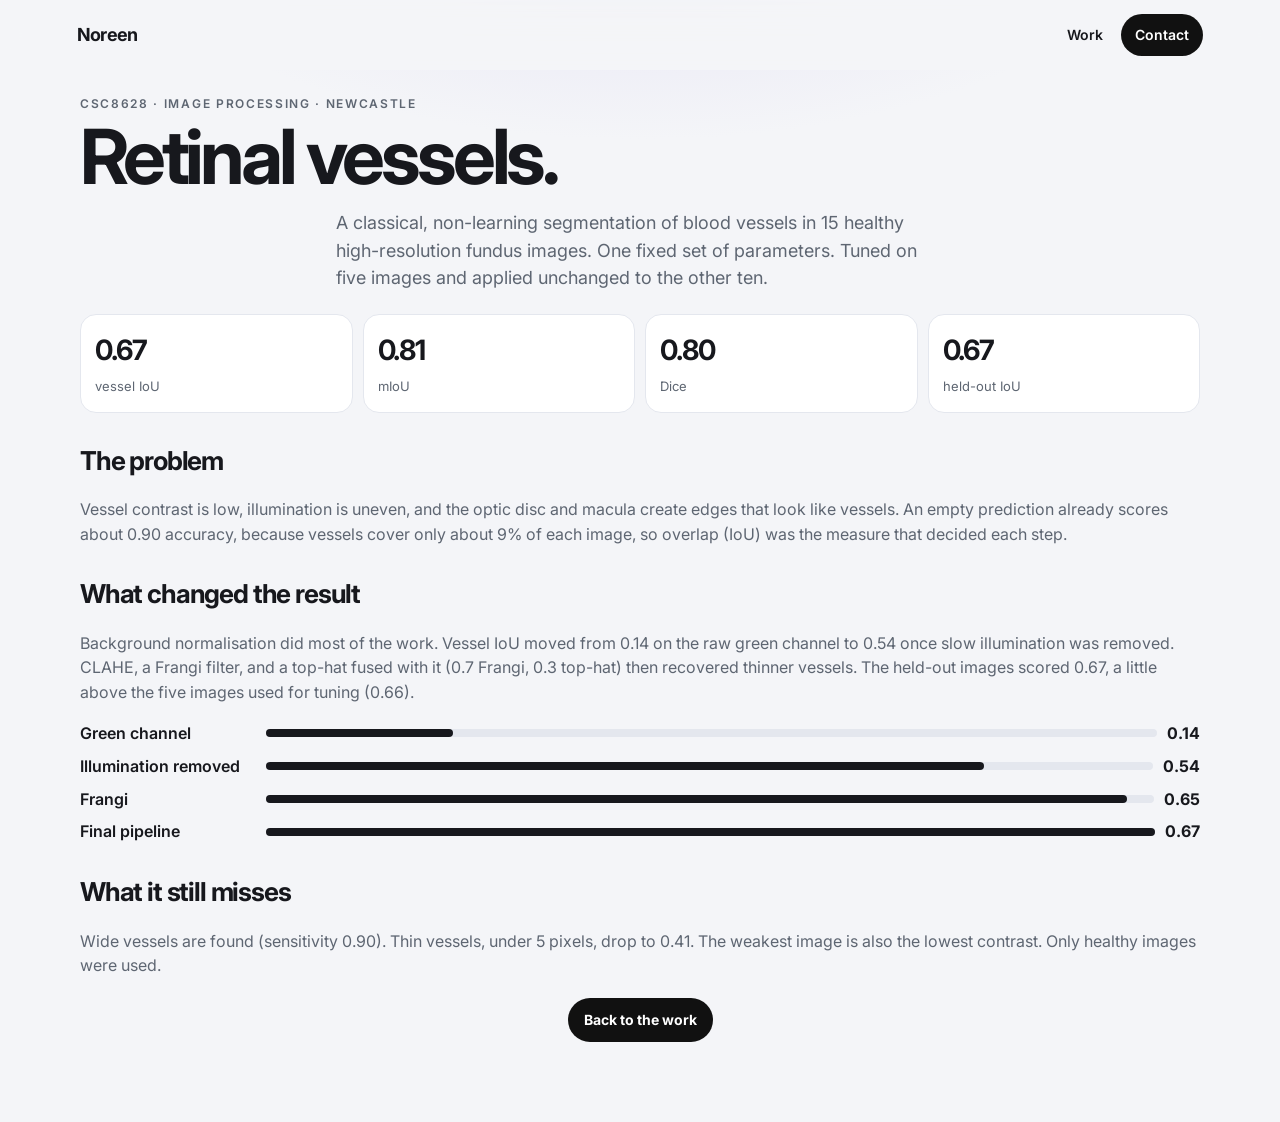
==== retina.html @ 09494af6 "Lighten the page, animate the sections, and add the retinal vessel project." ====
<!DOCTYPE html>
<html lang="en">
<head>
    <meta charset="UTF-8">
    <meta name="viewport" content="width=device-width, initial-scale=1.0">
    <title>Retinal vessels · Noreen Alnageeb</title>
    <meta name="description" content="Classical retinal vessel segmentation on 15 high-resolution fundus images. Vessel IoU 0.67 and mIoU 0.81.">
    <link rel="preconnect" href="https://fonts.googleapis.com">
    <link rel="preconnect" href="https://fonts.gstatic.com" crossorigin>
    <link href="https://fonts.googleapis.com/css2?family=Inter:wght@400;500;600;700&display=swap" rel="stylesheet">
    <link rel="stylesheet" href="style.css?v=14">
</head>
<body>
<nav>
    <a class="mark" href="index.html">Noreen</a>
    <div class="nav-links">
        <a href="index.html#work">Work</a>
        <a class="nav-btn" href="index.html#contact">Contact</a>
    </div>
</nav>
<main class="sheet">
    <p class="eyebrow">CSC8628 · Image processing · Newcastle</p>
    <h1>Retinal vessels.</h1>
    <p class="lede">A classical, non-learning segmentation of blood vessels in 15 healthy high-resolution fundus images. One fixed set of parameters. Tuned on five images and applied unchanged to the other ten.</p>

    <div class="statrow">
        <div><strong>0.67</strong><span>vessel IoU</span></div>
        <div><strong>0.81</strong><span>mIoU</span></div>
        <div><strong>0.80</strong><span>Dice</span></div>
        <div><strong>0.67</strong><span>held-out IoU</span></div>
    </div>

    <h2>The problem</h2>
    <p>Vessel contrast is low, illumination is uneven, and the optic disc and macula create edges that look like vessels. An empty prediction already scores about 0.90 accuracy, because vessels cover only about 9% of each image, so overlap (IoU) was the measure that decided each step.</p>

    <h2>What changed the result</h2>
    <p>Background normalisation did most of the work. Vessel IoU moved from 0.14 on the raw green channel to 0.54 once slow illumination was removed. CLAHE, a Frangi filter, and a top-hat fused with it (0.7 Frangi, 0.3 top-hat) then recovered thinner vessels. The held-out images scored 0.67, a little above the five images used for tuning (0.66).</p>

    <ol class="bars" aria-label="Vessel IoU after each stage">
        <li style="--w:21%"><span>Green channel</span><i></i><b>0.14</b></li>
        <li style="--w:81%"><span>Illumination removed</span><i></i><b>0.54</b></li>
        <li style="--w:97%"><span>Frangi</span><i></i><b>0.65</b></li>
        <li style="--w:100%"><span>Final pipeline</span><i></i><b>0.67</b></li>
    </ol>

    <h2>What it still misses</h2>
    <p>Wide vessels are found (sensitivity 0.90). Thin vessels, under 5 pixels, drop to 0.41. The weakest image is also the lowest contrast. Only healthy images were used.</p>
    <p class="links"><a href="index.html#work">Back to the work</a></p>
</main>
</body>
</html>
---- style.css ----
:root {
    color-scheme: light;
    --ink: #17181d;
    --muted: #5e6672;
    --line: #e4e7ee;
    --paper: #f4f5f8;
    --card: #fff;
    --sans: Inter, "Segoe UI", sans-serif;
}

* { box-sizing: border-box; }
html { scroll-behavior: smooth; }
body {
    margin: 0;
    color: var(--ink);
    background:
        radial-gradient(900px 420px at 50% -10%, #e4e2f4 0%, transparent 60%),
        var(--paper);
    font: 16px/1.55 var(--sans);
}
:focus-visible { outline: 2px solid #111; outline-offset: 3px; }

nav {
    position: sticky;
    top: 0;
    z-index: 5;
    display: flex;
    align-items: center;
    justify-content: space-between;
    gap: 16px;
    padding: 14px 6vw;
    background: rgba(244, 245, 248, 0.9);
    backdrop-filter: blur(14px);
}
.mark { color: var(--ink); font: 700 18px/1 var(--sans); letter-spacing: -0.04em; text-decoration: none; }
.nav-links { display: flex; align-items: center; flex-wrap: wrap; gap: 8px 18px; }
.nav-links a { color: var(--ink); font-size: 14px; font-weight: 600; text-decoration: none; }
.nav-btn { background: #111; color: #fff !important; padding: 10px 14px; border-radius: 999px; }

main { width: min(1120px, calc(100% - 32px)); margin: 0 auto; padding-bottom: 80px; }
.sheet { padding-top: 28px; }

.hero { padding: 36px 0 8px; text-align: center; }
.eyebrow, .kicker {
    margin: 0 0 10px;
    color: #6a6478;
    font: 600 12px/1 var(--sans);
    letter-spacing: 0.14em;
    text-transform: uppercase;
}
h1 {
    margin: 0;
    font-size: clamp(44px, 7vw, 76px);
    line-height: 0.96;
    letter-spacing: -0.055em;
}
.lede { max-width: 38rem; margin: 16px auto 0; color: var(--muted); font-size: 18px; }
.hero-links, .links { display: flex; flex-wrap: wrap; justify-content: center; gap: 10px; margin: 20px 0 0; }
.btn, .links a {
    display: inline-block;
    background: #111;
    color: #fff;
    text-decoration: none;
    font-weight: 700;
    font-size: 14px;
    padding: 11px 16px;
    border-radius: 999px;
}
.text-link, .links a.ghost {
    background: #fff;
    color: var(--ink);
    border: 1px solid #d5d9e2;
}

.showcase { margin-top: 28px; }
.stage {
    position: relative;
    height: 340px;
    display: grid;
    place-items: center;
}
.wing, .stage-card {
    position: absolute;
    width: min(460px, 78%);
    height: 250px;
    border-radius: 22px;
    background: #fff;
    border: 1px solid #eceff5;
    box-shadow: 0 18px 50px rgba(28, 32, 48, 0.12);
}
.wing { width: min(340px, 62%); height: 210px; opacity: 0.9; }
.wing.left { transform: translateX(-58%) rotate(-9deg); }
.wing.right { transform: translateX(58%) rotate(9deg); }
.stage-card { z-index: 2; padding: 22px 22px 18px; display: flex; flex-direction: column; text-align: left; }
.stage-card.swap { animation: swap 0.55s ease; }
@keyframes swap {
    from { opacity: 0.35; transform: translateY(16px) scale(0.98); }
    to { opacity: 1; transform: none; }
}
.face {
    height: 92px;
    border-radius: 14px;
    margin-bottom: 14px;
    background: #f3f1ea;
}
.stage-card[data-face="app"] .face, .wing[data-face="app"] {
    background:
        linear-gradient(#111, #111) 16px 22px / 38% 10px no-repeat,
        linear-gradient(#c9c3b6, #c9c3b6) 16px 40px / 22% 8px no-repeat,
        radial-gradient(circle at 78% 60%, #111 0 10px, transparent 11px),
        #f6f1e8;
}
.stage-card[data-face="chart"] .face, .wing[data-face="chart"] {
    background:
        linear-gradient(#111, #111) 18% 70% / 18px 46px no-repeat,
        linear-gradient(#111, #111) 38% 48% / 18px 70px no-repeat,
        linear-gradient(#b9a48a, #b9a48a) 58% 58% / 18px 54px no-repeat,
        linear-gradient(#111, #111) 78% 40% / 18px 78px no-repeat,
        #eef3ea;
}
.stage-card[data-face="model"] .face, .wing[data-face="model"] {
    background:
        linear-gradient(#d9e4f5, #d9e4f5) 12% 62% / 70% 10px no-repeat,
        linear-gradient(#111, #111) 12% 62% / 46% 10px no-repeat,
        radial-gradient(circle at 72% 40%, #111 0 8px, transparent 9px),
        #eef2fb;
}
.stage-card[data-face="lock"] .face, .wing[data-face="lock"] {
    background:
        radial-gradient(circle at 50% 46%, transparent 0 16px, #111 17px 19px, transparent 20px),
        linear-gradient(#111, #111) 50% 62% / 34px 8px no-repeat,
        #f6eef3;
}
.stage-card .kicker { margin: 0; }
.stage-card h2 { margin: 4px 0 0; font-size: 28px; letter-spacing: -0.04em; }
.stage-card p { margin: 8px 0 0; color: var(--muted); }

.pills, .filters {
    display: flex;
    flex-wrap: wrap;
    justify-content: center;
    gap: 8px;
    margin-top: 8px;
}
.pills button, .filters button {
    appearance: none;
    border: 0;
    background: #fff;
    color: var(--ink);
    font: 600 14px/1 var(--sans);
    padding: 12px 16px;
    border-radius: 999px;
    cursor: pointer;
    box-shadow: inset 0 0 0 1px #e1e4ec;
}
.pills button[aria-selected="true"], .filters button[aria-selected="true"] {
    background: #111;
    color: #fff;
    box-shadow: none;
}

section { scroll-margin-top: 76px; padding-top: 28px; }
h2 { margin: 0 0 8px; font-size: clamp(32px, 4vw, 46px); letter-spacing: -0.045em; }

.skill-layout {
    display: grid;
    gap: 22px;
    margin-top: 18px;
}
.skill-rows { list-style: none; margin: 0; padding: 0; }
.skill-rows li {
    display: grid;
    grid-template-columns: 52px 1fr;
    gap: 12px;
    padding: 16px 0;
    border-top: 1px solid var(--line);
}
.skill-rows li:last-child { border-bottom: 1px solid var(--line); }
.skill-rows span { color: #8b93a1; font: 600 14px/1.2 var(--sans); padding-top: 4px; }
.skill-rows h3 { margin: 0; font-size: 18px; }
.skill-rows p { margin: 4px 0 0; color: var(--muted); }

.path { list-style: none; margin: 22px 0 0; padding: 0; position: relative; }
.path::before {
    content: "";
    position: absolute;
    left: 15px;
    top: 8px;
    bottom: 8px;
    width: 2px;
    background: #dddfe6;
}
.school {
    position: relative;
    margin: 0 0 14px 42px;
    background: #fff;
    border: 1px solid var(--line);
    border-radius: 18px;
    padding: 16px 18px;
    animation: bob 6s ease-in-out infinite;
}
.school:nth-child(2) { animation-delay: 0.6s; }
.school:nth-child(3) { animation-delay: 1.2s; }
.school::before {
    content: "";
    position: absolute;
    left: -34px;
    top: 22px;
    width: 12px;
    height: 12px;
    border-radius: 50%;
    background: #111;
    box-shadow: 0 0 0 6px #f4f5f8;
}
@keyframes bob {
    0%, 100% { transform: translateY(0); }
    50% { transform: translateY(-6px); }
}
.school .year { color: #6a6478; font: 700 12px/1 var(--sans); letter-spacing: 0.08em; }
.school h3 { margin: 6px 0 0; font-size: 22px; letter-spacing: -0.03em; }
.school p { margin: 4px 0 0; color: var(--muted); }
.badge {
    display: inline-block;
    margin-top: 8px;
    background: #111;
    color: #fff;
    font: 700 12px/1 var(--sans);
    padding: 6px 8px;
    border-radius: 999px;
}

.work-head { display: flex; flex-wrap: wrap; align-items: end; justify-content: space-between; gap: 12px; }
.grid { display: grid; gap: 16px; margin-top: 18px; }
.pcard {
    background: #fff;
    border-radius: 22px;
    overflow: hidden;
    border: 1px solid #eceff4;
    box-shadow: 0 10px 30px rgba(24, 28, 40, 0.05);
    display: flex;
    flex-direction: column;
}
.pcard.hide { display: none; }
.pmedia { display: block; height: 168px; background: #f3f1ea; overflow: hidden; }
.pmedia img { width: 100%; height: 100%; object-fit: cover; object-position: top; display: block; }
.pmedia.retina {
    background:
        linear-gradient(#17181d, #17181d) 12% 70% / 14% 18px no-repeat,
        linear-gradient(#17181d, #17181d) 32% 42% / 14% 58px no-repeat,
        linear-gradient(#17181d, #17181d) 52% 38% / 14% 64px no-repeat,
        linear-gradient(#17181d, #17181d) 72% 36% / 14% 66px no-repeat,
        #e7eef8;
}
.pmedia.fit img { object-fit: contain; background: #fff; }
.pbody { padding: 14px 16px 16px; }
.pbody h3 { margin: 0; font-size: 20px; letter-spacing: -0.03em; }
.pbody h3 a { color: inherit; text-decoration: none; }
.pbody h3 a:hover { text-decoration: underline; }
.pbody .did { margin: 8px 0 0; color: var(--muted); font-size: 14.5px; }
.boxes { display: flex; flex-wrap: wrap; gap: 6px; margin: 12px 0 0; padding: 0; list-style: none; }
.boxes li {
    background: #f3f4f7;
    border-radius: 999px;
    padding: 5px 8px;
    font: 600 12px/1.2 var(--sans);
    color: #2c3340;
}
.mini { margin-top: 12px; justify-content: flex-start; }
.mini a { padding: 8px 12px; font-size: 13px; }

.role { padding: 16px 0; border-top: 1px solid var(--line); }
.role:last-of-type { border-bottom: 1px solid var(--line); }
.meta { margin: 0; color: #6a6478; font: 600 12px/1.4 var(--sans); letter-spacing: 0.06em; text-transform: uppercase; }
.role h3 { margin: 4px 0 0; font-size: 20px; }
.role p { margin: 6px 0 0; color: var(--muted); }
.contact { text-align: center; }

.statrow { display: grid; grid-template-columns: repeat(2, 1fr); gap: 10px; margin: 22px 0; }
.statrow div { background: #fff; border: 1px solid var(--line); border-radius: 16px; padding: 14px; }
.statrow strong { display: block; font-size: 28px; letter-spacing: -0.04em; }
.statrow span { color: var(--muted); font-size: 13px; }
.sheet h2 { margin-top: 28px; font-size: 26px; }
.sheet p { color: var(--muted); }
.bars { list-style: none; margin: 16px 0 0; padding: 0; }
.bars li {
    display: grid;
    grid-template-columns: 11rem 1fr auto;
    gap: 10px;
    align-items: center;
    margin: 8px 0;
    color: #17181d;
    font-weight: 600;
}
.bars i {
    display: block;
    height: 8px;
    border-radius: 99px;
    background: #e4e7ee;
    position: relative;
}
.bars i::after {
    content: "";
    position: absolute;
    left: 0;
    top: 0;
    bottom: 0;
    width: var(--w);
    border-radius: 99px;
    background: #17181d;
}

@media (max-width: 720px) {
    .wing { display: none; }
    .stage { height: 280px; }
}
@media (min-width: 800px) {
    .skill-layout { grid-template-columns: 0.7fr 1.3fr; align-items: start; }
    .grid { grid-template-columns: 1fr 1fr; }
    .role { display: grid; grid-template-columns: 220px 1fr; gap: 12px 24px; }
    .statrow { grid-template-columns: repeat(4, 1fr); }
}
@media (min-width: 1080px) {
    .grid { grid-template-columns: 1fr 1fr 1fr; }
}
@media (prefers-reduced-motion: reduce) {
    html { scroll-behavior: auto; }
    .stage-card.swap, .school { animation: none; }
}
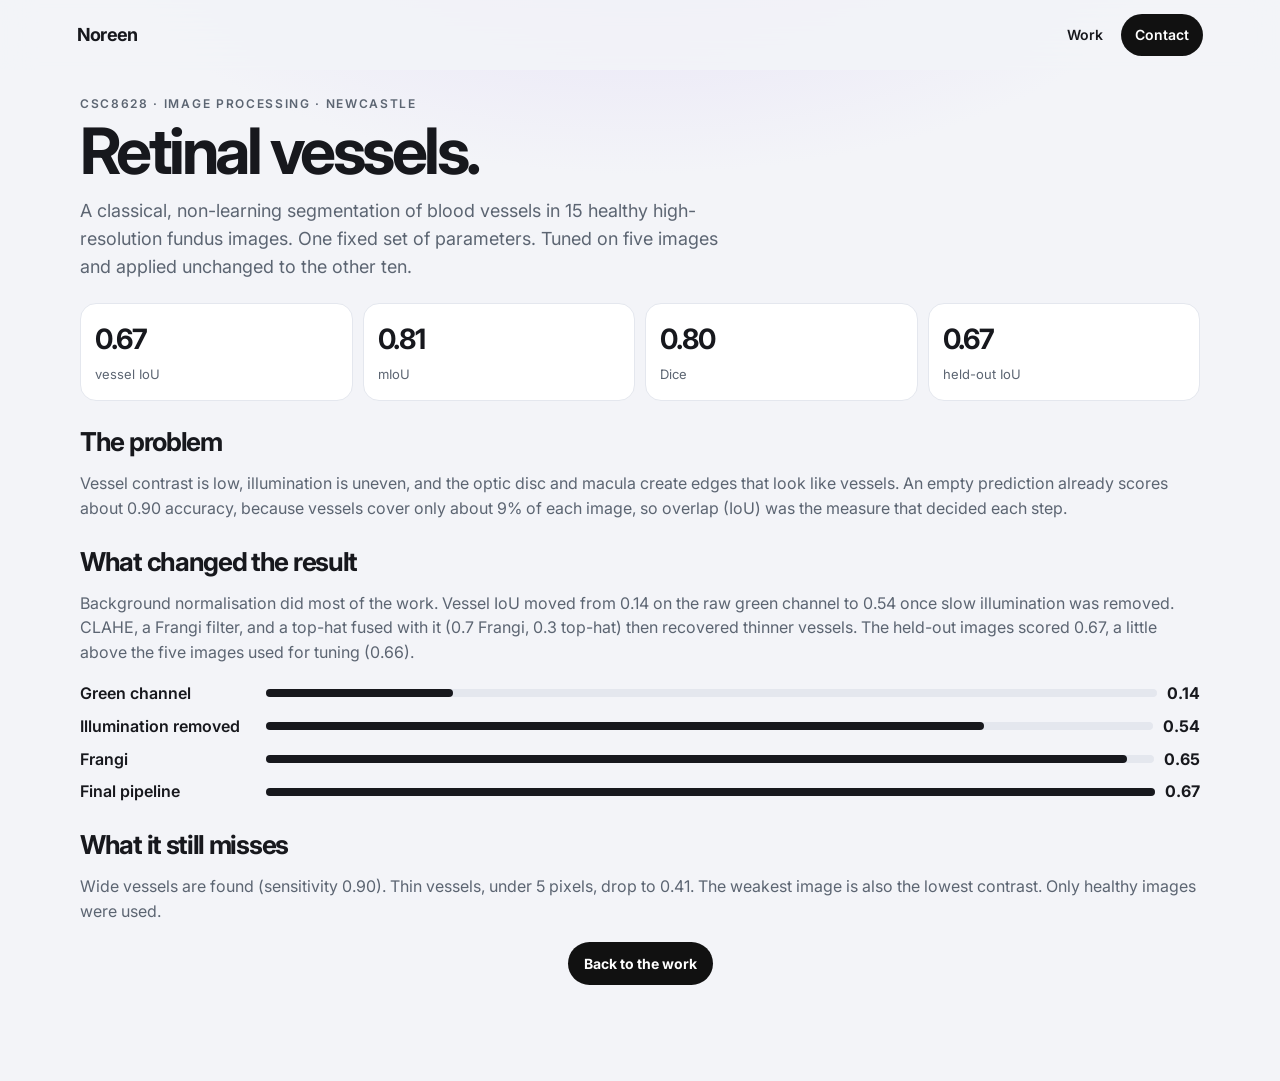
==== commit 8bcfafaa: "Make the opening a moving stage, and let each section respond." ====
--- a/retina.html
+++ b/retina.html
@@ -8,7 +8,7 @@
     <link rel="preconnect" href="https://fonts.googleapis.com">
     <link rel="preconnect" href="https://fonts.gstatic.com" crossorigin>
     <link href="https://fonts.googleapis.com/css2?family=Inter:wght@400;500;600;700&display=swap" rel="stylesheet">
-    <link rel="stylesheet" href="style.css?v=14">
+    <link rel="stylesheet" href="style.css?v=17">
 </head>
 <body>
 <nav>
--- a/style.css
+++ b/style.css
@@ -1,11 +1,13 @@
 :root {
     color-scheme: light;
     --ink: #17181d;
-    --muted: #5e6672;
+    --muted: #5c6572;
     --line: #e4e7ee;
-    --paper: #f4f5f8;
+    --paper: #f3f4f8;
     --card: #fff;
     --sans: Inter, "Segoe UI", sans-serif;
+    --mono: "IBM Plex Mono", ui-monospace, monospace;
+    --arabic: "Noto Naskh Arabic", serif;
 }
 
 * { box-sizing: border-box; }
@@ -14,267 +16,568 @@
     margin: 0;
     color: var(--ink);
     background:
-        radial-gradient(900px 420px at 50% -10%, #e4e2f4 0%, transparent 60%),
+        radial-gradient(880px 420px at 50% -8%, #e6e1f6 0%, transparent 62%),
         var(--paper);
     font: 16px/1.55 var(--sans);
+    overflow-x: hidden;
 }
 :focus-visible { outline: 2px solid #111; outline-offset: 3px; }
+::selection { background: #d9d0f2; }
 
 nav {
     position: sticky;
     top: 0;
-    z-index: 5;
+    z-index: 8;
     display: flex;
     align-items: center;
     justify-content: space-between;
     gap: 16px;
     padding: 14px 6vw;
-    background: rgba(244, 245, 248, 0.9);
-    backdrop-filter: blur(14px);
+    background: rgba(243, 244, 248, 0.86);
+    backdrop-filter: blur(16px);
 }
 .mark { color: var(--ink); font: 700 18px/1 var(--sans); letter-spacing: -0.04em; text-decoration: none; }
 .nav-links { display: flex; align-items: center; flex-wrap: wrap; gap: 8px 18px; }
 .nav-links a { color: var(--ink); font-size: 14px; font-weight: 600; text-decoration: none; }
 .nav-btn { background: #111; color: #fff !important; padding: 10px 14px; border-radius: 999px; }
 
-main { width: min(1120px, calc(100% - 32px)); margin: 0 auto; padding-bottom: 80px; }
-.sheet { padding-top: 28px; }
-
-.hero { padding: 36px 0 8px; text-align: center; }
-.eyebrow, .kicker {
+main { width: min(1120px, calc(100% - 32px)); margin: 0 auto; padding-bottom: 96px; }
+
+.hero { padding: 42px 0 6px; text-align: center; }
+.eyebrow, .kicker, .mini-k {
     margin: 0 0 10px;
-    color: #6a6478;
+    color: #6d657c;
     font: 600 12px/1 var(--sans);
     letter-spacing: 0.14em;
     text-transform: uppercase;
 }
 h1 {
     margin: 0;
-    font-size: clamp(44px, 7vw, 76px);
+    font-size: clamp(40px, 6vw, 64px);
     line-height: 0.96;
     letter-spacing: -0.055em;
 }
-.lede { max-width: 38rem; margin: 16px auto 0; color: var(--muted); font-size: 18px; }
-.hero-links, .links { display: flex; flex-wrap: wrap; justify-content: center; gap: 10px; margin: 20px 0 0; }
-.btn, .links a {
+.hero h1 {
+    font-size: clamp(48px, 8vw, 84px);
+    line-height: 0.94;
+    letter-spacing: -0.06em;
+}
+.lede { max-width: 40rem; margin: 16px 0 0; color: var(--muted); font-size: 18px; }
+.hero .lede, .contact .lede, .stage-line { margin-left: auto; margin-right: auto; }
+h2 { margin: 0 0 8px; font-size: clamp(34px, 4vw, 52px); letter-spacing: -0.05em; line-height: 1; }
+
+.btn, .links a, .text-link {
     display: inline-block;
-    background: #111;
-    color: #fff;
     text-decoration: none;
     font-weight: 700;
     font-size: 14px;
     padding: 11px 16px;
     border-radius: 999px;
 }
+.btn, .links a {
+    background: #111;
+    color: #fff;
+}
 .text-link, .links a.ghost {
     background: #fff;
     color: var(--ink);
     border: 1px solid #d5d9e2;
 }
-
-.showcase { margin-top: 28px; }
-.stage {
+.hero-links, .links, .stage-links {
+    display: flex;
+    flex-wrap: wrap;
+    justify-content: center;
+    gap: 10px;
+    margin: 18px 0 0;
+}
+
+.studio {
     position: relative;
-    height: 340px;
-    display: grid;
-    place-items: center;
-}
-.wing, .stage-card {
-    position: absolute;
-    width: min(460px, 78%);
-    height: 250px;
-    border-radius: 22px;
-    background: #fff;
-    border: 1px solid #eceff5;
-    box-shadow: 0 18px 50px rgba(28, 32, 48, 0.12);
-}
-.wing { width: min(340px, 62%); height: 210px; opacity: 0.9; }
-.wing.left { transform: translateX(-58%) rotate(-9deg); }
-.wing.right { transform: translateX(58%) rotate(9deg); }
-.stage-card { z-index: 2; padding: 22px 22px 18px; display: flex; flex-direction: column; text-align: left; }
-.stage-card.swap { animation: swap 0.55s ease; }
-@keyframes swap {
-    from { opacity: 0.35; transform: translateY(16px) scale(0.98); }
-    to { opacity: 1; transform: none; }
-}
-.face {
-    height: 92px;
-    border-radius: 14px;
-    margin-bottom: 14px;
-    background: #f3f1ea;
-}
-.stage-card[data-face="app"] .face, .wing[data-face="app"] {
-    background:
-        linear-gradient(#111, #111) 16px 22px / 38% 10px no-repeat,
-        linear-gradient(#c9c3b6, #c9c3b6) 16px 40px / 22% 8px no-repeat,
-        radial-gradient(circle at 78% 60%, #111 0 10px, transparent 11px),
-        #f6f1e8;
-}
-.stage-card[data-face="chart"] .face, .wing[data-face="chart"] {
-    background:
-        linear-gradient(#111, #111) 18% 70% / 18px 46px no-repeat,
-        linear-gradient(#111, #111) 38% 48% / 18px 70px no-repeat,
-        linear-gradient(#b9a48a, #b9a48a) 58% 58% / 18px 54px no-repeat,
-        linear-gradient(#111, #111) 78% 40% / 18px 78px no-repeat,
-        #eef3ea;
-}
-.stage-card[data-face="model"] .face, .wing[data-face="model"] {
-    background:
-        linear-gradient(#d9e4f5, #d9e4f5) 12% 62% / 70% 10px no-repeat,
-        linear-gradient(#111, #111) 12% 62% / 46% 10px no-repeat,
-        radial-gradient(circle at 72% 40%, #111 0 8px, transparent 9px),
-        #eef2fb;
-}
-.stage-card[data-face="lock"] .face, .wing[data-face="lock"] {
-    background:
-        radial-gradient(circle at 50% 46%, transparent 0 16px, #111 17px 19px, transparent 20px),
-        linear-gradient(#111, #111) 50% 62% / 34px 8px no-repeat,
-        #f6eef3;
-}
-.stage-card .kicker { margin: 0; }
-.stage-card h2 { margin: 4px 0 0; font-size: 28px; letter-spacing: -0.04em; }
-.stage-card p { margin: 8px 0 0; color: var(--muted); }
-
-.pills, .filters {
+    margin-top: 28px;
+    padding-bottom: 8px;
+}
+.studio::before {
+    content: "";
+    position: absolute;
+    left: 50%;
+    top: 46%;
+    width: min(760px, 90vw);
+    height: 420px;
+    transform: translate(-50%, -50%);
+    background: radial-gradient(closest-side, var(--glow, #f0e2cf), transparent 72%);
+    transition: background 0.6s ease;
+    pointer-events: none;
+    z-index: 0;
+}
+.studio[data-theme="software"] { --glow: #f0e2cf; }
+.studio[data-theme="data"] { --glow: #d7eadc; }
+.studio[data-theme="ai"] { --glow: #d5e2f8; }
+.studio[data-theme="cyber"] { --glow: #f3d5e4; }
+
+.prompts, .filters, .deck {
+    position: relative;
+    z-index: 2;
     display: flex;
     flex-wrap: wrap;
     justify-content: center;
     gap: 8px;
-    margin-top: 8px;
-}
-.pills button, .filters button {
+}
+.prompts button, .filters button, .deck button, .stop, .skill-rows button {
     appearance: none;
+    font: inherit;
+    color: inherit;
+    cursor: pointer;
+}
+.prompts button, .filters button {
     border: 0;
     background: #fff;
     color: var(--ink);
     font: 600 14px/1 var(--sans);
     padding: 12px 16px;
     border-radius: 999px;
-    cursor: pointer;
     box-shadow: inset 0 0 0 1px #e1e4ec;
 }
-.pills button[aria-selected="true"], .filters button[aria-selected="true"] {
+.prompts button span { display: inline-block; transition: transform 0.25s ease; }
+.prompts button:hover span, .prompts button[aria-selected="true"] span { transform: translateX(3px); }
+.prompts button[aria-selected="true"], .filters button[aria-selected="true"], .deck button[aria-selected="true"] {
     background: #111;
     color: #fff;
     box-shadow: none;
 }
 
-section { scroll-margin-top: 76px; padding-top: 28px; }
-h2 { margin: 0 0 8px; font-size: clamp(32px, 4vw, 46px); letter-spacing: -0.045em; }
-
-.skill-layout {
+.orbit {
+    position: relative;
+    z-index: 1;
+    height: 430px;
+    margin-top: 22px;
+    perspective: 1600px;
+    touch-action: pan-y;
+}
+.scene {
+    position: absolute;
+    left: 50%;
+    top: 8px;
+    width: min(520px, 78%);
+    margin-left: calc(min(520px, 78%) / -2);
+    transform-style: preserve-3d;
+    transition: transform 0.85s cubic-bezier(0.22, 1, 0.36, 1), opacity 0.45s ease;
+}
+.scene[data-slot="0"] { transform: translate3d(0, 0, 60px); z-index: 3; opacity: 1; }
+.scene[data-slot="-1"] { transform: translate3d(-58%, 26px, -140px) rotateY(32deg) scale(0.84); z-index: 2; opacity: 1; cursor: pointer; }
+.scene[data-slot="1"] { transform: translate3d(58%, 26px, -140px) rotateY(-32deg) scale(0.84); z-index: 2; opacity: 1; cursor: pointer; }
+.scene[data-slot="2"] { transform: translate3d(0, 30px, -280px) scale(0.7); z-index: 0; opacity: 0; pointer-events: none; }
+
+.window {
+    background: #fff;
+    border-radius: 22px;
+    overflow: hidden;
+    height: 348px;
+    display: flex;
+    flex-direction: column;
+    border: 1px solid rgba(255, 255, 255, 0.9);
+    box-shadow: 0 28px 70px rgba(28, 32, 48, 0.16);
+    transform: rotateX(var(--ry, 0deg)) rotateY(var(--rx, 0deg));
+    transition: transform 0.18s ease-out;
+}
+.chrome {
+    display: flex;
+    align-items: center;
+    gap: 6px;
+    padding: 12px 14px;
+    background: #fff;
+    border-bottom: 1px solid #f0f1f5;
+}
+.chrome i { width: 8px; height: 8px; border-radius: 50%; background: #e6e4ee; }
+.chrome i:first-child { background: #17181d; }
+.chrome span { margin-left: 8px; color: #6d657c; font: 600 12px/1 var(--sans); }
+.screen { flex: 1; padding: 16px 18px 14px; display: flex; flex-direction: column; }
+.screen.warm { background: #fbf7f1; }
+.screen.mint { background: #f3f8f2; }
+.screen.ice { background: #f4f7fc; }
+.screen.blush { background: #fbf5f7; }
+.foot { margin: auto 0 0; color: var(--muted); font-size: 13px; }
+
+.duo { display: grid; grid-template-columns: 1fr 1fr; gap: 10px; flex: 1; }
+.pane {
+    background: #fff;
+    border-radius: 16px;
+    padding: 14px 12px;
+    box-shadow: 0 8px 20px rgba(28, 32, 48, 0.05);
+    display: flex;
+    flex-direction: column;
+    justify-content: center;
+}
+.pane small, .pane span { display: block; color: #6d657c; font-size: 12px; font-weight: 600; }
+.pane strong { display: block; margin: 8px 0 2px; font-size: 36px; letter-spacing: -0.05em; line-height: 1; }
+.screen.warm .pane:first-child { background: #17181d; color: #fff; }
+.screen.warm .pane:first-child small, .screen.warm .pane:first-child span { color: #c9c4bc; }
+
+.cols { display: flex; align-items: flex-end; justify-content: center; gap: 42px; height: 210px; margin-top: 8px; }
+.col { width: 84px; display: flex; flex-direction: column; align-items: center; justify-content: flex-end; text-align: center; }
+.col i {
+    display: block;
+    width: 54px;
+    height: var(--h);
+    border-radius: 12px 12px 4px 4px;
+    background: #d5dbe3;
+    transform-origin: bottom;
+    transform: scaleY(1);
+}
+html.js .col i { transform: scaleY(0); }
+html.js .scene:not(.is-on) .col i { transform: scaleY(1); animation: none; }
+html.js .is-on .col i { animation: grow 0.8s cubic-bezier(0.22, 1, 0.36, 1) forwards; }
+.col.win i { background: #17181d; animation-delay: 0.12s; }
+.col b { display: block; margin-top: 8px; font-size: 18px; letter-spacing: -0.03em; }
+.col span { color: var(--muted); font-size: 12px; font-weight: 600; }
+@keyframes grow { to { transform: scaleY(1); } }
+
+.iou { list-style: none; margin: 18px 0 0; padding: 0; display: grid; gap: 14px; }
+.iou li { display: grid; grid-template-columns: 7.2rem 1fr auto; gap: 10px; align-items: center; font-weight: 600; font-size: 13px; }
+.iou i { display: block; height: 10px; border-radius: 99px; background: #e6eaf2; position: relative; overflow: hidden; }
+.iou i::after {
+    content: "";
+    position: absolute;
+    inset: 0 auto 0 0;
+    width: var(--w);
+    background: #17181d;
+    border-radius: inherit;
+}
+html.js .iou i::after { width: 0; transition: width 0.8s cubic-bezier(0.22, 1, 0.36, 1); }
+html.js .scene:not(.is-on) .iou i::after { width: var(--w); transition: none; }
+html.js .is-on .iou i::after { width: var(--w); }
+.iou li:nth-child(2) i::after { transition-delay: 0.12s; }
+.iou li:nth-child(3) i::after { transition-delay: 0.24s; }
+
+.pkts { list-style: none; margin: 4px 0 0; padding: 0; display: grid; gap: 8px; }
+.pkts li {
+    background: #fff;
+    border-radius: 12px;
+    padding: 10px 12px;
+    font-weight: 700;
+    letter-spacing: -0.02em;
+}
+.pkts li.ok { background: #17181d; color: #fff; }
+html.js .is-on .pkts li,
+html.js .demo.is-on .pkts li {
+    animation: row-in 0.45s ease both;
+    animation-delay: calc(var(--i, 0) * 0.08s);
+}
+@keyframes row-in {
+    from { opacity: 0; transform: translateX(12px); }
+    to { opacity: 1; transform: none; }
+}
+
+.stage-copy { position: relative; z-index: 2; text-align: center; margin-top: 8px; min-height: 92px; }
+.stage-line { max-width: 40rem; color: var(--muted); }
+.stage-line.swap { animation: rise 0.45s ease; }
+.meter { position: relative; z-index: 2; height: 2px; margin: 18px auto 0; width: min(220px, 40%); background: #e1e4ec; border-radius: 99px; overflow: hidden; }
+.meter i { display: block; height: 100%; width: 0; background: #17181d; }
+.meter i.run { animation: fill 6.4s linear; }
+@keyframes fill { to { width: 100%; } }
+
+section { scroll-margin-top: 78px; padding-top: 64px; }
+html.js .reveal { opacity: 0; transform: translateY(18px); }
+html.js .reveal.in { opacity: 1; transform: none; transition: opacity 0.6s ease, transform 0.6s ease; }
+
+.bench {
     display: grid;
-    gap: 22px;
-    margin-top: 18px;
-}
-.skill-rows { list-style: none; margin: 0; padding: 0; }
-.skill-rows li {
+    gap: 18px;
+    margin-top: 22px;
+    align-items: start;
+}
+.skill-rows { position: relative; display: grid; gap: 2px; }
+.indicator {
+    position: absolute;
+    left: 0;
+    right: 0;
+    top: var(--t, 0px);
+    height: var(--h, 72px);
+    background: #fff;
+    border-radius: 18px;
+    box-shadow: 0 10px 30px rgba(24, 28, 40, 0.06);
+    transition: top 0.35s cubic-bezier(0.22, 1, 0.36, 1), height 0.35s cubic-bezier(0.22, 1, 0.36, 1);
+    z-index: 0;
+}
+.skill-rows button {
+    position: relative;
+    z-index: 1;
+    width: 100%;
+    text-align: left;
+    background: transparent;
+    border: 0;
     display: grid;
-    grid-template-columns: 52px 1fr;
-    gap: 12px;
-    padding: 16px 0;
-    border-top: 1px solid var(--line);
-}
-.skill-rows li:last-child { border-bottom: 1px solid var(--line); }
-.skill-rows span { color: #8b93a1; font: 600 14px/1.2 var(--sans); padding-top: 4px; }
-.skill-rows h3 { margin: 0; font-size: 18px; }
-.skill-rows p { margin: 4px 0 0; color: var(--muted); }
-
-.path { list-style: none; margin: 22px 0 0; padding: 0; position: relative; }
-.path::before {
-    content: "";
-    position: absolute;
-    left: 15px;
-    top: 8px;
-    bottom: 8px;
-    width: 2px;
+    grid-template-columns: 48px 1fr;
+    gap: 8px;
+    padding: 14px 14px;
+    border-radius: 18px;
+}
+.skill-rows button span { color: #8b93a1; font: 600 13px/1.2 var(--sans); padding-top: 3px; }
+.skill-rows button[aria-selected="true"] span { color: #17181d; }
+.skill-rows h3 { margin: 0; font-size: 18px; letter-spacing: -0.03em; }
+.skill-rows p { margin: 3px 0 0; color: var(--muted); font-size: 14.5px; }
+
+.demo-panel {
+    background: #fff;
+    border-radius: 28px;
+    min-height: 340px;
+    padding: 26px 26px 22px;
+    box-shadow: 0 18px 50px rgba(24, 28, 40, 0.07);
+    overflow: hidden;
+}
+.demo { display: none; }
+.demo.is-on { display: block; animation: rise 0.4s ease; }
+.term {
+    margin-top: 12px;
+    background: #17181d;
+    color: #f4f1ea;
+    border-radius: 16px;
+    padding: 16px 16px 18px;
+    font: 500 15px/1.7 var(--mono);
+}
+.term span { display: block; opacity: 0; transform: translateY(6px); }
+.demo.is-on .term span { animation: row-in 0.35s ease forwards; }
+.term span:nth-child(1) { animation-delay: 0.05s; }
+.term span:nth-child(2) { animation-delay: 0.18s; }
+.term span:nth-child(3) { animation-delay: 0.31s; }
+.term span:nth-child(4) { animation-delay: 0.44s; }
+.term span:nth-child(5) { animation-delay: 0.57s; }
+.term span:nth-child(6) { animation-delay: 0.7s; }
+.term span::before { content: "› "; color: #b7a7e6; }
+
+.langs { display: grid; grid-template-columns: 1fr 1fr; gap: 12px; margin-top: 18px; }
+.langs p {
+    margin: 0;
+    background: #f6f4fb;
+    border-radius: 18px;
+    min-height: 120px;
+    display: grid;
+    place-items: center;
+    font-size: 32px;
+    font-weight: 700;
+    letter-spacing: -0.04em;
+}
+.langs .ar { font-family: var(--arabic); font-size: 40px; letter-spacing: 0; background: #17181d; color: #fff; }
+.chips { display: flex; flex-wrap: wrap; gap: 8px; margin: 18px 0 0; padding: 0; list-style: none; }
+.chips li {
+    background: #f3f4f8;
+    border-radius: 999px;
+    padding: 8px 12px;
+    font-weight: 700;
+    font-size: 14px;
+}
+.demo.is-on .chips li { animation: rise 0.4s ease both; }
+.demo.is-on .chips li:nth-child(2) { animation-delay: 0.05s; }
+.demo.is-on .chips li:nth-child(3) { animation-delay: 0.1s; }
+.demo.is-on .chips li:nth-child(4) { animation-delay: 0.15s; }
+.demo.is-on .chips li:nth-child(5) { animation-delay: 0.2s; }
+.flow { display: flex; align-items: center; gap: 8px; margin-top: 22px; flex-wrap: wrap; }
+.flow b { background: #17181d; color: #fff; border-radius: 12px; padding: 10px 12px; font-size: 14px; }
+.flow .dash { display: block; width: 22px; height: 2px; background: #17181d; transform: scaleX(0); transform-origin: left; }
+.demo.is-on .flow .dash { transform: scaleX(1); transition: transform 0.45s ease 0.15s; }
+.stack { list-style: none; margin: 16px 0 0; padding: 0; display: grid; gap: 8px; }
+.stack li {
+    background: #f6f4fb;
+    border-radius: 12px;
+    padding: 10px 12px;
+    font-weight: 700;
+}
+.demo.is-on .stack li { animation: rise 0.4s ease both; }
+.stack li:nth-child(1) { width: 100%; }
+.stack li:nth-child(2) { width: 86%; animation-delay: 0.06s; }
+.stack li:nth-child(3) { width: 72%; animation-delay: 0.12s; }
+.stack li:nth-child(4) { width: 58%; background: #17181d; color: #fff; animation-delay: 0.18s; }
+.pkts.slim li { font-weight: 650; }
+.tiles { display: grid; grid-template-columns: 1fr; gap: 8px; margin-top: 8px; }
+.tiles div { background: #f6f4fb; border-radius: 16px; padding: 12px 14px; }
+.tiles strong { display: block; font-size: 28px; letter-spacing: -0.04em; line-height: 1; }
+.tiles span { color: var(--muted); font-size: 13px; }
+
+.rail { margin-top: 26px; }
+.rail-line {
+    position: relative;
+    height: 2px;
+    margin: 0 0 18px;
     background: #dddfe6;
 }
-.school {
+.bead {
+    position: absolute;
+    top: -6px;
+    left: var(--p, 83.3%);
+    width: 14px;
+    height: 14px;
+    margin-left: -7px;
+    border-radius: 50%;
+    background: #17181d;
+    box-shadow: 0 0 0 6px var(--paper);
+    transition: left 0.7s cubic-bezier(0.22, 1, 0.36, 1);
+}
+.stops { display: grid; gap: 14px; }
+.stop {
+    text-align: left;
+    background: #fff;
+    border: 1px solid transparent;
+    border-radius: 22px;
+    padding: 18px 18px 16px;
+    box-shadow: 0 10px 30px rgba(24, 28, 40, 0.05);
+    transition: transform 0.45s cubic-bezier(0.22, 1, 0.36, 1), box-shadow 0.45s;
+}
+.stop:hover { transform: translateY(-4px); }
+.stop.is-on, .stop[aria-selected="true"] {
+    transform: translateY(-8px);
+    box-shadow: 0 18px 40px rgba(24, 28, 40, 0.1);
+}
+.stop .year { margin: 0; color: #6d657c; font: 700 12px/1 var(--sans); letter-spacing: 0.08em; text-transform: uppercase; }
+.stop h3 { margin: 8px 0 0; font-size: 22px; letter-spacing: -0.03em; }
+.stop p { margin: 6px 0 0; color: var(--muted); }
+.stamp {
+    display: inline-grid;
+    place-items: center;
+    width: 76px;
+    height: 76px;
+    margin-top: 12px;
+    border: 2px solid #17181d;
+    border-radius: 50%;
+    font: 700 11px/1.15 var(--sans);
+    letter-spacing: 0.08em;
+    text-transform: uppercase;
+    text-align: center;
+    transform: rotate(-8deg);
+}
+html.js .stop.is-on .stamp { animation: stamp 0.55s cubic-bezier(0.2, 1.4, 0.3, 1) both; }
+@keyframes stamp {
+    0% { transform: rotate(-18deg) scale(0.4); }
+    100% { transform: rotate(-8deg) scale(1); }
+}
+.stop.now .year { color: #17181d; }
+
+.work-head { display: flex; flex-wrap: wrap; align-items: end; justify-content: space-between; gap: 14px; }
+.grid { display: grid; gap: 28px 18px; margin-top: 22px; }
+.pcard { display: flex; flex-direction: column; min-width: 0; }
+.pcard.hide { display: none; }
+.pcard.pop { animation: rise 0.4s ease; }
+.pmedia {
     position: relative;
-    margin: 0 0 14px 42px;
-    background: #fff;
-    border: 1px solid var(--line);
-    border-radius: 18px;
-    padding: 16px 18px;
-    animation: bob 6s ease-in-out infinite;
-}
-.school:nth-child(2) { animation-delay: 0.6s; }
-.school:nth-child(3) { animation-delay: 1.2s; }
-.school::before {
-    content: "";
-    position: absolute;
-    left: -34px;
-    top: 22px;
-    width: 12px;
-    height: 12px;
-    border-radius: 50%;
-    background: #111;
-    box-shadow: 0 0 0 6px #f4f5f8;
-}
-@keyframes bob {
-    0%, 100% { transform: translateY(0); }
-    50% { transform: translateY(-6px); }
-}
-.school .year { color: #6a6478; font: 700 12px/1 var(--sans); letter-spacing: 0.08em; }
-.school h3 { margin: 6px 0 0; font-size: 22px; letter-spacing: -0.03em; }
-.school p { margin: 4px 0 0; color: var(--muted); }
-.badge {
-    display: inline-block;
-    margin-top: 8px;
-    background: #111;
+    display: block;
+    color: var(--ink);
+    text-decoration: none;
+    height: 210px;
+    border-radius: 26px;
+    overflow: hidden;
+    background: var(--mat, #e7eef8);
+    transition: transform 0.45s cubic-bezier(0.22, 1, 0.36, 1);
+}
+.pcard:hover .pmedia { transform: translateY(-8px); }
+.pmedia img {
+    position: absolute;
+    left: 16px;
+    right: 16px;
+    bottom: 0;
+    width: calc(100% - 32px);
+    height: calc(100% - 28px);
+    object-fit: cover;
+    object-position: top;
+    border-radius: 12px 12px 0 0;
+    background: #fff;
+    box-shadow: 0 12px 28px rgba(24, 28, 40, 0.08);
+    transition: transform 0.6s ease;
+}
+.pmedia.fit img { object-fit: contain; top: 22px; height: calc(100% - 36px); bottom: auto; border-radius: 10px; }
+.pcard:hover .pmedia img { transform: translateY(-4px) scale(1.03); }
+.pmedia.retina {
+    background:
+        linear-gradient(#17181d, #17181d) 18% 78% / 10% 14px no-repeat,
+        linear-gradient(#17181d, #17181d) 34% 58% / 10% 46px no-repeat,
+        linear-gradient(#17181d, #17181d) 50% 48% / 10% 62px no-repeat,
+        linear-gradient(#17181d, #17181d) 66% 42% / 10% 70px no-repeat,
+        var(--mat, #d9e6fb);
+}
+.flag {
+    position: absolute;
+    z-index: 2;
+    top: 12px;
+    left: 12px;
+    background: #17181d;
     color: #fff;
     font: 700 12px/1 var(--sans);
-    padding: 6px 8px;
+    padding: 7px 9px;
     border-radius: 999px;
 }
-
-.work-head { display: flex; flex-wrap: wrap; align-items: end; justify-content: space-between; gap: 12px; }
-.grid { display: grid; gap: 16px; margin-top: 18px; }
-.pcard {
-    background: #fff;
-    border-radius: 22px;
-    overflow: hidden;
-    border: 1px solid #eceff4;
-    box-shadow: 0 10px 30px rgba(24, 28, 40, 0.05);
+.paper {
+    position: absolute;
+    left: 16px;
+    right: 16px;
+    bottom: 0;
+    height: 74%;
+    background: #fff;
+    border-radius: 14px 14px 0 0;
+    box-shadow: 0 12px 28px rgba(24, 28, 40, 0.06);
+    padding: 18px 16px;
     display: flex;
     flex-direction: column;
-}
-.pcard.hide { display: none; }
-.pmedia { display: block; height: 168px; background: #f3f1ea; overflow: hidden; }
-.pmedia img { width: 100%; height: 100%; object-fit: cover; object-position: top; display: block; }
-.pmedia.retina {
-    background:
-        linear-gradient(#17181d, #17181d) 12% 70% / 14% 18px no-repeat,
-        linear-gradient(#17181d, #17181d) 32% 42% / 14% 58px no-repeat,
-        linear-gradient(#17181d, #17181d) 52% 38% / 14% 64px no-repeat,
-        linear-gradient(#17181d, #17181d) 72% 36% / 14% 66px no-repeat,
-        #e7eef8;
-}
-.pmedia.fit img { object-fit: contain; background: #fff; }
-.pbody { padding: 14px 16px 16px; }
+    justify-content: flex-end;
+}
+.paper b { font-size: 28px; letter-spacing: -0.04em; line-height: 1; margin-right: 10px; }
+.paper small { display: block; margin-top: 6px; color: var(--muted); font-size: 13px; font-weight: 600; }
+.pbody { padding: 14px 4px 0; }
 .pbody h3 { margin: 0; font-size: 20px; letter-spacing: -0.03em; }
 .pbody h3 a { color: inherit; text-decoration: none; }
 .pbody h3 a:hover { text-decoration: underline; }
 .pbody .did { margin: 8px 0 0; color: var(--muted); font-size: 14.5px; }
 .boxes { display: flex; flex-wrap: wrap; gap: 6px; margin: 12px 0 0; padding: 0; list-style: none; }
 .boxes li {
-    background: #f3f4f7;
+    background: #fff;
     border-radius: 999px;
     padding: 5px 8px;
     font: 600 12px/1.2 var(--sans);
     color: #2c3340;
+    box-shadow: inset 0 0 0 1px #e6e8ef;
 }
 .mini { margin-top: 12px; justify-content: flex-start; }
 .mini a { padding: 8px 12px; font-size: 13px; }
 
-.role { padding: 16px 0; border-top: 1px solid var(--line); }
-.role:last-of-type { border-bottom: 1px solid var(--line); }
-.meta { margin: 0; color: #6a6478; font: 600 12px/1.4 var(--sans); letter-spacing: 0.06em; text-transform: uppercase; }
-.role h3 { margin: 4px 0 0; font-size: 20px; }
-.role p { margin: 6px 0 0; color: var(--muted); }
-.contact { text-align: center; }
-
+.deck { justify-content: flex-start; margin-top: 18px; }
+.deck button {
+    border: 0;
+    background: #fff;
+    border-radius: 18px;
+    padding: 14px 16px;
+    min-width: 132px;
+    text-align: left;
+    box-shadow: inset 0 0 0 1px #e6e8ef;
+}
+.deck button b { display: block; font-size: 26px; letter-spacing: -0.04em; line-height: 1; }
+.deck button span { display: block; margin-top: 6px; font-size: 13px; font-weight: 600; color: #5c6572; }
+.deck button[aria-selected="true"] span { color: #d9d6de; }
+.roles { margin-top: 14px; }
+.role {
+    background: #fff;
+    border-radius: 22px;
+    padding: 18px 18px 16px;
+    box-shadow: 0 10px 30px rgba(24, 28, 40, 0.05);
+}
+html.js .role { display: none; }
+html.js .role.is-on { display: block; animation: rise 0.4s ease; }
+.role .meta { margin: 0; color: #6d657c; font: 700 12px/1.4 var(--sans); letter-spacing: 0.08em; text-transform: uppercase; }
+.role h3 { margin: 8px 0 0; font-size: 26px; letter-spacing: -0.03em; }
+.role p { margin: 8px 0 0; color: var(--muted); max-width: 40rem; }
+
+.contact { position: relative; text-align: center; overflow: hidden; }
+.contact::before {
+    content: "";
+    position: absolute;
+    width: 320px;
+    height: 320px;
+    left: var(--x, 50%);
+    top: var(--y, 30%);
+    transform: translate(-50%, -50%);
+    background: radial-gradient(circle, #ddd4f3 0%, transparent 68%);
+    pointer-events: none;
+    z-index: -1;
+}
+.contact h2 { font-size: clamp(40px, 6vw, 68px); }
+.contact .btn { font-size: 15px; }
+
+.sheet { padding-top: 28px; }
 .statrow { display: grid; grid-template-columns: repeat(2, 1fr); gap: 10px; margin: 22px 0; }
 .statrow div { background: #fff; border: 1px solid var(--line); border-radius: 16px; padding: 14px; }
 .statrow strong { display: block; font-size: 28px; letter-spacing: -0.04em; }
@@ -291,32 +594,39 @@
     color: #17181d;
     font-weight: 600;
 }
-.bars i {
-    display: block;
-    height: 8px;
-    border-radius: 99px;
-    background: #e4e7ee;
-    position: relative;
-}
+.bars i { display: block; height: 8px; border-radius: 99px; background: #e4e7ee; position: relative; }
 .bars i::after {
     content: "";
     position: absolute;
-    left: 0;
-    top: 0;
-    bottom: 0;
+    left: 0; top: 0; bottom: 0;
     width: var(--w);
     border-radius: 99px;
     background: #17181d;
 }
 
+@keyframes rise {
+    from { opacity: 0; transform: translateY(10px); }
+    to { opacity: 1; transform: none; }
+}
+
 @media (max-width: 720px) {
-    .wing { display: none; }
-    .stage { height: 280px; }
+    .orbit { height: 390px; }
+    .scene { width: min(520px, 92%); margin-left: calc(min(520px, 92%) / -2); }
+    .scene[data-slot="-1"], .scene[data-slot="1"], .scene[data-slot="2"] {
+        opacity: 0;
+        pointer-events: none;
+        transform: translate3d(0, 16px, -40px) scale(0.96);
+    }
+    .window { height: 320px; }
+    .pane strong { font-size: 28px; }
+    .rail-line { display: none; }
+    .stop.is-on, .stop[aria-selected="true"], .stop:hover { transform: none; }
 }
 @media (min-width: 800px) {
-    .skill-layout { grid-template-columns: 0.7fr 1.3fr; align-items: start; }
+    .bench { grid-template-columns: 1.05fr 0.95fr; }
+    .stops { grid-template-columns: 1fr 1fr 1fr; align-items: start; }
     .grid { grid-template-columns: 1fr 1fr; }
-    .role { display: grid; grid-template-columns: 220px 1fr; gap: 12px 24px; }
+    .tiles { grid-template-columns: 1fr 1fr 1fr; }
     .statrow { grid-template-columns: repeat(4, 1fr); }
 }
 @media (min-width: 1080px) {
@@ -324,5 +634,14 @@
 }
 @media (prefers-reduced-motion: reduce) {
     html { scroll-behavior: auto; }
-    .stage-card.swap, .school { animation: none; }
-}
+    html.js .reveal { opacity: 1; transform: none; }
+    .scene, .window, .bead, .stop, .pcard, .pmedia, .pmedia img, .indicator, .flow .dash, .prompts button span {
+        transition: none !important;
+        animation: none !important;
+    }
+    html.js .col i { transform: scaleY(1); animation: none; }
+    html.js .iou i::after, html.js .is-on .iou i::after { width: var(--w); transition: none; }
+    html.js .pkts li, .term span, .demo.is-on .chips li, .demo.is-on .stack li { animation: none; opacity: 1; transform: none; }
+    html.js .stop.is-on .stamp { animation: none; }
+    .meter i.run { animation: none; width: 100%; }
+}
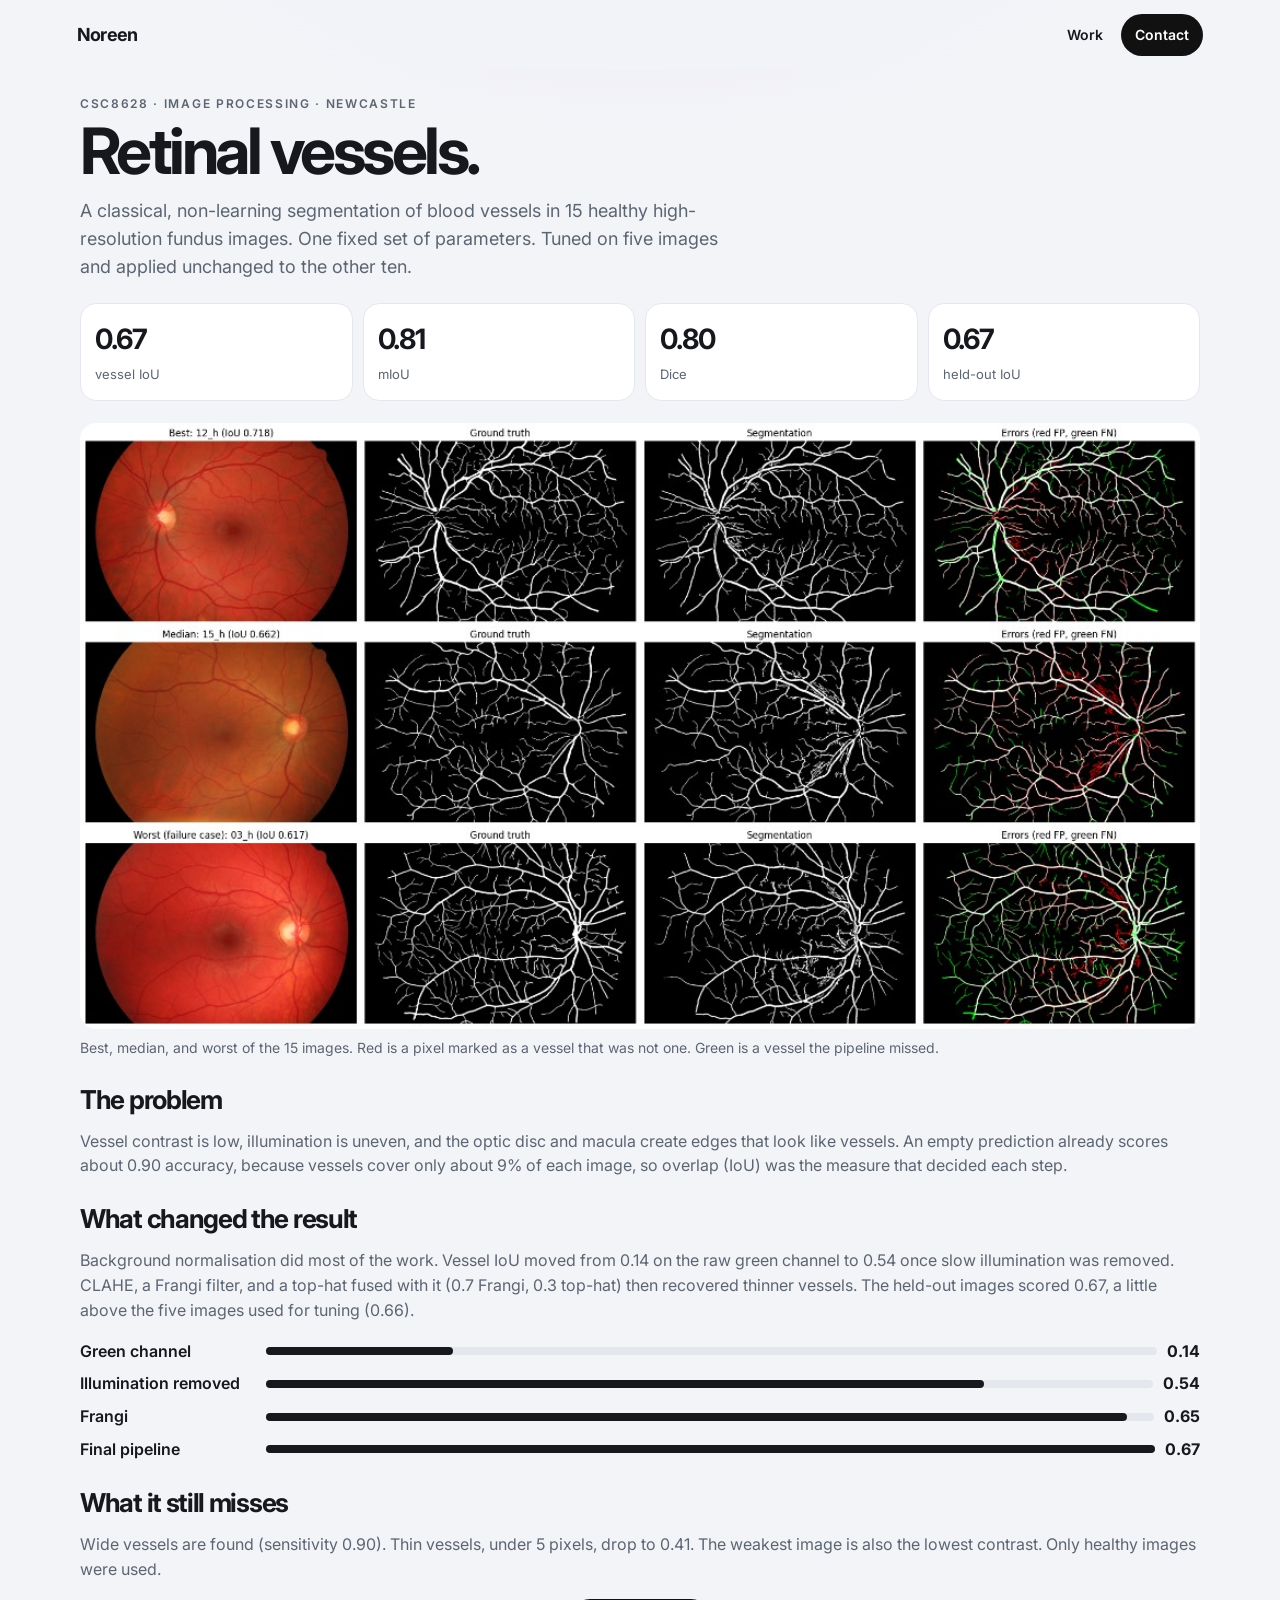
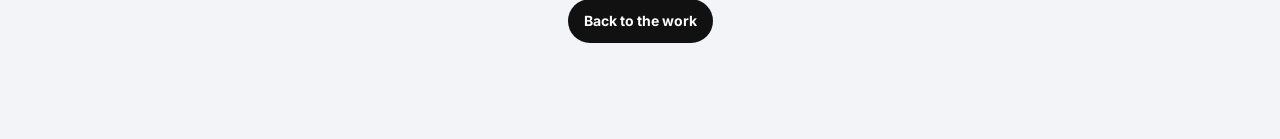
==== commit 2d94603f: "Show the project screenshots, open Skills Hive on the dashboard, and drop the IBM line from What I u" ====
--- a/retina.html
+++ b/retina.html
@@ -8,7 +8,7 @@
     <link rel="preconnect" href="https://fonts.googleapis.com">
     <link rel="preconnect" href="https://fonts.gstatic.com" crossorigin>
     <link href="https://fonts.googleapis.com/css2?family=Inter:wght@400;500;600;700&display=swap" rel="stylesheet">
-    <link rel="stylesheet" href="style.css?v=17">
+    <link rel="stylesheet" href="style.css?v=27">
 </head>
 <body>
 <nav>
@@ -30,6 +30,11 @@
         <div><strong>0.67</strong><span>held-out IoU</span></div>
     </div>
 
+    <figure class="shot">
+        <img src="images/retina.jpg" alt="Best, median, and worst retinal images, each shown beside the ground truth, the segmentation, and the errors.">
+        <figcaption>Best, median, and worst of the 15 images. Red is a pixel marked as a vessel that was not one. Green is a vessel the pipeline missed.</figcaption>
+    </figure>
+
     <h2>The problem</h2>
     <p>Vessel contrast is low, illumination is uneven, and the optic disc and macula create edges that look like vessels. An empty prediction already scores about 0.90 accuracy, because vessels cover only about 9% of each image, so overlap (IoU) was the measure that decided each step.</p>
 
--- a/style.css
+++ b/style.css
@@ -451,8 +451,21 @@
 .stop.now .year { color: #17181d; }
 
 .work-head { display: flex; flex-wrap: wrap; align-items: end; justify-content: space-between; gap: 14px; }
+.see-all {
+    margin-top: 6px;
+    background: #111;
+    color: #fff;
+    border: 0;
+    border-radius: 999px;
+    padding: 13px 18px;
+    font: 700 15px/1 var(--sans);
+    cursor: pointer;
+}
+.see-all:hover { transform: translateY(-2px); }
+.rest { scroll-margin-top: 84px; margin-top: 36px; }
+.rest[hidden] { display: none; }
 .grid { display: grid; gap: 28px 18px; margin-top: 22px; }
-.pcard { display: flex; flex-direction: column; min-width: 0; }
+.pcard { display: flex; flex-direction: column; min-width: 0; padding-bottom: 22px; border-bottom: 1px solid #c5cad3; }
 .pcard.hide { display: none; }
 .pcard.pop { animation: rise 0.4s ease; }
 .pmedia {
@@ -522,7 +535,48 @@
 .pbody h3 { margin: 0; font-size: 20px; letter-spacing: -0.03em; }
 .pbody h3 a { color: inherit; text-decoration: none; }
 .pbody h3 a:hover { text-decoration: underline; }
-.pbody .did { margin: 8px 0 0; color: var(--muted); font-size: 14.5px; }
+.got { margin: 8px 0 0; color: var(--ink); font-weight: 600; font-size: 14.5px; }
+.pbody .did { margin: 4px 0 0; color: var(--muted); font-size: 14.5px; }
+.certs { list-style: none; margin: 18px 0 0; padding: 0; display: grid; gap: 10px; }
+.certs li {
+    display: grid;
+    grid-template-columns: 8.2rem 1fr auto;
+    gap: 8px 14px;
+    align-items: center;
+    background: #fff;
+    border-radius: 18px;
+    padding: 14px 16px;
+}
+.certs .when { color: #6d657c; font: 700 12px/1.3 var(--sans); letter-spacing: 0.04em; text-transform: uppercase; }
+.certs h3 { margin: 0; font-size: 16px; letter-spacing: -0.02em; }
+.certs p { margin: 3px 0 0; color: var(--muted); font-size: 14px; }
+.certs a { font-weight: 700; font-size: 13px; color: var(--ink); }
+.certs li { transition: transform 0.35s ease, box-shadow 0.35s ease; }
+.certs li:hover { transform: translateY(-4px); box-shadow: 0 14px 30px rgba(24, 28, 40, 0.08); }
+html.js .reveal.in .certs li { animation: rise 0.45s ease both; animation-delay: calc(var(--i, 0) * 70ms); }
+.proof { display: grid; gap: 10px; margin-top: 8px; }
+.proof article { background: #f6f4fb; border-radius: 16px; padding: 12px 14px; }
+.proof h3 { margin: 0; font-size: 16px; letter-spacing: -0.03em; }
+.proof p { margin: 6px 0 0; color: var(--muted); font-size: 14.5px; }
+.proud {
+    display: grid;
+    gap: 18px;
+    margin: 18px 0 48px;
+    perspective: 1200px;
+}
+.proud .pcard { transform-style: preserve-3d; transition: transform 0.2s ease-out; }
+.deck button { transition: transform 0.3s ease; }
+.deck button[aria-selected="true"] { transform: translateY(-4px); }
+.role.is-on { position: relative; overflow: hidden; }
+.role.is-on::after {
+    content: "";
+    position: absolute;
+    left: 0; top: 0; bottom: 0; width: 3px;
+    background: #17181d;
+    transform-origin: top;
+    animation: draw 0.45s ease;
+}
+@keyframes draw { from { transform: scaleY(0); } to { transform: scaleY(1); } }
 .boxes { display: flex; flex-wrap: wrap; gap: 6px; margin: 12px 0 0; padding: 0; list-style: none; }
 .boxes li {
     background: #fff;
@@ -578,6 +632,9 @@
 .contact .btn { font-size: 15px; }
 
 .sheet { padding-top: 28px; }
+.sheet .shot { margin: 22px 0 0; }
+.sheet .shot img { width: 100%; height: auto; border-radius: 16px; display: block; }
+.sheet .shot figcaption { margin: 8px 0 0; color: var(--muted); font-size: 14px; }
 .statrow { display: grid; grid-template-columns: repeat(2, 1fr); gap: 10px; margin: 22px 0; }
 .statrow div { background: #fff; border: 1px solid var(--line); border-radius: 16px; padding: 14px; }
 .statrow strong { display: block; font-size: 28px; letter-spacing: -0.04em; }
@@ -609,7 +666,112 @@
     to { opacity: 1; transform: none; }
 }
 
+.board { display: grid; gap: 14px; margin-top: 22px; }
+.dash {
+    border-radius: 26px;
+    padding: 16px 16px 14px;
+    box-shadow: 0 16px 36px rgba(24, 28, 40, 0.06);
+    min-width: 0;
+    transition: transform 0.35s ease, box-shadow 0.35s ease;
+}
+.dash:hover { transform: translateY(-5px); box-shadow: 0 22px 44px rgba(24, 28, 40, 0.1); }
+.dash.sand { background: #f3ead8; }
+.dash.ink { background: #17181d; color: #fff; }
+.dash.butter { background: #ffe7a3; }
+.dash.mint { background: #d7efc4; }
+.dash.ice { background: #d7e6ff; }
+.dash.lilac { background: #eadcff; }
+.dash.blush { background: #ffd6e2; }
+.dash.plan { background: #fff; }
+.dash.ink .mini-k { color: #c9c2d8; }
+.dash.ink .foot { color: #d9d3e6; }
+.dash .term { margin-top: 4px; }
+.dash .term span { opacity: 1; transform: none; }
+html.js .reveal.in .dash .term span { animation: row-in 0.4s ease both; }
+html.js .reveal.in .dash .pkts li { animation: row-in 0.45s ease both; animation-delay: calc(var(--i, 0) * 0.08s); }
+.dash.ink .langs .ar { background: #efe6ff; color: #17181d; }
+.dash.ink .langs p:last-child { background: #2c2e36; color: #fff; }
+.pills { display: flex; flex-wrap: wrap; gap: 6px; margin: 12px 0 0; padding: 0; list-style: none; }
+.pills li { background: rgba(255, 255, 255, 0.72); border-radius: 999px; padding: 6px 10px; font-weight: 700; font-size: 13px; }
+.meters { display: grid; grid-template-columns: repeat(3, 1fr); gap: 8px; }
+.meters div { background: rgba(255, 255, 255, 0.62); border-radius: 16px; padding: 10px; }
+.meters b { display: block; font-size: 22px; letter-spacing: -0.04em; line-height: 1; }
+.meters span { display: block; margin-top: 4px; color: var(--muted); font-size: 12px; line-height: 1.3; }
+.clusters { display: grid; gap: 10px; }
+.clusters h3 { margin: 0 0 6px; font-size: 13px; letter-spacing: 0.08em; text-transform: uppercase; color: #3d4a32; }
+.clusters .pills { margin-top: 0; }
+.pipe { list-style: none; margin: 8px 0 0; padding: 0; display: grid; gap: 8px; }
+.pipe li {
+    background: #17181d;
+    color: #fff;
+    border-radius: 12px;
+    padding: 9px 12px;
+    font-weight: 700;
+}
+.pipe li:nth-child(1) { width: 72%; }
+.pipe li:nth-child(2) { width: 86%; background: #2f7de1; }
+.pipe li:nth-child(3) { width: 100%; background: #6d5ef5; }
+html.js .reveal.in .pipe li { animation: rise 0.45s ease both; }
+html.js .reveal.in .pipe li:nth-child(2) { animation-delay: 0.08s; }
+html.js .reveal.in .pipe li:nth-child(3) { animation-delay: 0.16s; }
+.plan-grid { display: grid; gap: 12px; }
+.widget { background: #f6f7fb; border-radius: 18px; padding: 12px; }
+.widget h3 { margin: 0; font-size: 18px; letter-spacing: -0.03em; }
+.widget > p { margin: 4px 0 10px; color: var(--muted); font-size: 13.5px; }
+.gantt { list-style: none; margin: 0; padding: 0; display: grid; gap: 7px; }
+.gantt li { display: grid; grid-template-columns: 84px 1fr; gap: 8px; align-items: center; font-size: 13px; font-weight: 700; }
+.gantt i { position: relative; display: block; height: 14px; border-radius: 99px; background: #e6e8f0; }
+.gantt b {
+    position: absolute; left: var(--s); top: 0; bottom: 0; width: var(--w);
+    border-radius: inherit; background: var(--c); transform-origin: left center;
+}
+html.js .reveal.in .gantt b { animation: grow 0.7s cubic-bezier(0.22, 1, 0.36, 1) both; }
+.gantt li:nth-child(2) b { animation-delay: 0.08s; }
+.gantt li:nth-child(3) b { animation-delay: 0.16s; }
+.gantt li:nth-child(4) b { animation-delay: 0.24s; }
+.gantt li:nth-child(5) b { animation-delay: 0.32s; }
+.axis { display: flex; justify-content: space-between; margin: 6px 0 0 92px; color: #8b93a1; font-size: 11px; font-weight: 700; letter-spacing: 0.06em; text-transform: uppercase; }
+.fall { list-style: none; margin: 0; padding: 0; display: grid; gap: 6px; }
+.fall li {
+    margin-left: calc(var(--i) * 16px);
+    width: calc(100% - var(--i) * 16px);
+    background: var(--c);
+    color: #fff;
+    border-radius: 10px;
+    padding: 7px 10px;
+    font-weight: 700;
+    font-size: 13.5px;
+}
+html.js .reveal.in .fall li { animation: row-in 0.4s ease both; animation-delay: calc(var(--i) * 0.07s); }
+.kanban { list-style: none; margin: 0; padding: 0; display: grid; grid-template-columns: repeat(5, 1fr); gap: 6px; }
+.kanban li {
+    background: #fff;
+    border-radius: 12px;
+    min-height: 74px;
+    padding: 8px 6px;
+    font-size: 12px;
+    font-weight: 700;
+    line-height: 1.2;
+}
+.kanban li::after {
+    content: "";
+    display: block;
+    height: 22px;
+    margin-top: 10px;
+    border-radius: 7px;
+    background: var(--c);
+}
+.kanban li:last-child { background: #17181d; color: #fff; }
+.kanban li:last-child::after { background: #d7efc4; }
+html.js .reveal.in .kanban li { animation: rise 0.4s ease both; }
+html.js .reveal.in .kanban li:nth-child(2) { animation-delay: 0.05s; }
+html.js .reveal.in .kanban li:nth-child(3) { animation-delay: 0.1s; }
+html.js .reveal.in .kanban li:nth-child(4) { animation-delay: 0.15s; }
+html.js .reveal.in .kanban li:nth-child(5) { animation-delay: 0.2s; }
+@keyframes grow { from { transform: scaleX(0); } to { transform: scaleX(1); } }
+
 @media (max-width: 720px) {
+    html.js .reveal { transform: none; }
     .orbit { height: 390px; }
     .scene { width: min(520px, 92%); margin-left: calc(min(520px, 92%) / -2); }
     .scene[data-slot="-1"], .scene[data-slot="1"], .scene[data-slot="2"] {
@@ -621,8 +783,16 @@
     .pane strong { font-size: 28px; }
     .rail-line { display: none; }
     .stop.is-on, .stop[aria-selected="true"], .stop:hover { transform: none; }
+    .certs li { grid-template-columns: 1fr auto; }
+    .certs .when { grid-column: 1 / -1; }
 }
 @media (min-width: 800px) {
+    .board { grid-template-columns: 1fr 1fr; }
+    .dash.data, .dash.plan { grid-column: 1 / -1; }
+    .plan-grid { grid-template-columns: 1.3fr 0.9fr 1fr; }
+    .clusters { grid-template-columns: 1.1fr 0.9fr 1.1fr; }
+    .proud { grid-template-columns: 1fr 1fr; }
+    .proof { grid-template-columns: 1fr 1fr; }
     .bench { grid-template-columns: 1.05fr 0.95fr; }
     .stops { grid-template-columns: 1fr 1fr 1fr; align-items: start; }
     .grid { grid-template-columns: 1fr 1fr; }
@@ -630,6 +800,9 @@
     .statrow { grid-template-columns: repeat(4, 1fr); }
 }
 @media (min-width: 1080px) {
+    .board { grid-template-columns: 1fr 1fr 1fr; }
+    .dash.data, .dash.softw { grid-column: span 2; }
+    .dash.plan { grid-column: 1 / -1; }
     .grid { grid-template-columns: 1fr 1fr 1fr; }
 }
 @media (prefers-reduced-motion: reduce) {
@@ -642,6 +815,158 @@
     html.js .col i { transform: scaleY(1); animation: none; }
     html.js .iou i::after, html.js .is-on .iou i::after { width: var(--w); transition: none; }
     html.js .pkts li, .term span, .demo.is-on .chips li, .demo.is-on .stack li { animation: none; opacity: 1; transform: none; }
-    html.js .stop.is-on .stamp { animation: none; }
+    html.js .stop.is-on .stamp, html.js .reveal.in .certs li, .role.is-on::after, .deck button, html.js .reveal.in .gantt b, html.js .reveal.in .fall li, html.js .reveal.in .kanban li, html.js .reveal.in .flow .dashline, .dash { animation: none; transition: none; }
     .meter i.run { animation: none; width: 100%; }
 }
+
+/* Skills bento */
+#skills{
+  --bg:#f8f7fc; --panel:#ffffff; --line:#e6e3ef; --text:#2a2838; --muted:#6c6880;
+  --blue-t:#eaf2fd;  --blue:#9cc0ee;  --blue-d:#33609a;
+  --lav-t:#f1edfc;   --lav:#bcaeee;   --lav-d:#5a479e;
+  --mint-t:#e7f7ef;  --mint:#9ad8b8;  --mint-d:#2b7350;
+  --pink-t:#fdedf4;  --pink:#f2b3cf;  --pink-d:#9c3f69;
+  --peach-t:#fef1e7; --peach:#f6c39c; --peach-d:#9a5826;
+  --butter-t:#fdf8e3;--butter:#f1dc8f;--butter-d:#806413;
+  --mono:'JetBrains Mono', ui-monospace, SFMono-Regular, Menlo, Consolas, monospace;
+  --sans:'Inter', system-ui, -apple-system, 'Segoe UI', Roboto, sans-serif;
+  font-family:var(--sans); color:var(--text); padding:64px 0 12px;
+  background:var(--bg);
+  background-image:radial-gradient(#e3e0ee 1px, transparent 1px);
+  background-size:22px 22px;
+  border-radius:28px;
+}
+#skills *{box-sizing:border-box;min-width:0}
+#skills .sk-head{max-width:1120px;margin:0 auto 28px}
+#skills .sk-head h2{font-size:clamp(30px,4.4vw,46px);margin:0;letter-spacing:-.03em;line-height:1.05}
+#skills .sk-head p{color:var(--muted);margin:8px 0 0;font-size:16px}
+#skills .bento{max-width:1120px;margin:0 auto;display:grid;grid-template-columns:repeat(4,minmax(0,1fr));gap:16px}
+#skills .tile{position:relative;background:var(--tt);border:1px solid color-mix(in srgb,var(--tc) 35%,#fff);border-radius:22px;padding:22px;overflow:hidden;display:flex;flex-direction:column;
+  opacity:1;transform:none;transition:opacity .6s ease,transform .6s cubic-bezier(.2,.8,.2,1),box-shadow .3s;transition-delay:calc(var(--i,0)*70ms)}
+html.js #skills .tile{opacity:0;transform:translateY(24px) scale(.98)}
+html.js #skills .tile.in{opacity:1;transform:none}
+html.js #skills .tile.in:hover{box-shadow:0 20px 40px -22px color-mix(in srgb,var(--td) 45%,transparent);transform:translateY(-3px)}
+#skills .tile::after{content:"";position:absolute;inset:0;pointer-events:none;border-radius:inherit;opacity:0;transition:opacity .3s;
+  background:radial-gradient(360px circle at var(--mx,50%) var(--my,50%),rgba(255,255,255,.75),transparent 60%)}
+#skills .tile:hover::after{opacity:1}
+#skills .tile>*{position:relative;z-index:1}
+#skills .s2{grid-column:span 2}
+#skills .blue{--tt:var(--blue-t);--tc:var(--blue);--td:var(--blue-d)}
+#skills .lav{--tt:var(--lav-t);--tc:var(--lav);--td:var(--lav-d)}
+#skills .mint{--tt:var(--mint-t);--tc:var(--mint);--td:var(--mint-d)}
+#skills .pink{--tt:var(--pink-t);--tc:var(--pink);--td:var(--pink-d)}
+#skills .peach{--tt:var(--peach-t);--tc:var(--peach);--td:var(--peach-d)}
+#skills .butter{--tt:var(--butter-t);--tc:var(--butter);--td:var(--butter-d)}
+#skills .tag{display:inline-flex;align-items:center;gap:7px;font-size:13px;font-weight:600;color:var(--td);margin-bottom:6px}
+#skills .tag i{width:9px;height:9px;border-radius:50%;background:var(--tc);box-shadow:0 0 0 3px #fff}
+#skills .tile h3{margin:0 0 14px;font-size:21px;letter-spacing:-.02em;line-height:1.2}
+#skills .chips{display:flex;flex-wrap:wrap;gap:6px;margin:0;padding:0;list-style:none}
+#skills .chips li{font-size:13.5px;padding:5px 11px;border-radius:999px;background:rgba(255,255,255,.8);border:1px solid color-mix(in srgb,var(--tc) 45%,#fff);transition:all .25s;font-weight:500;animation:none;opacity:1;transform:none}
+#skills .chips li.on{background:var(--tc);border-color:var(--tc);color:var(--text);transform:translateY(-2px);font-weight:600}
+#skills .sub{font-size:13px;color:var(--td);margin:14px 0 6px;font-weight:600}
+#skills .push{margin-top:auto}
+#skills .term{font-family:var(--mono);background:#fff;color:var(--text);border:1px solid color-mix(in srgb,var(--tc) 50%,#fff);border-radius:14px;padding:14px 18px;font-size:14px;font-weight:500;margin:0 0 14px;min-height:88px}
+#skills .term span{display:inline;opacity:1;transform:none;animation:none}
+#skills .term span::before{content:none}
+#skills .term .meta{color:var(--muted);font-size:12px;margin-bottom:8px;display:flex;justify-content:space-between}
+#skills .term .meta b{display:flex;gap:5px}
+#skills .term .meta b i{width:9px;height:9px;border-radius:50%;background:var(--pink)}
+#skills .term .meta b i:nth-child(2){background:var(--butter)}
+#skills .term .meta b i:nth-child(3){background:var(--mint)}
+#skills .term .caret{display:inline-block;width:8px;height:1.1em;background:var(--td);vertical-align:-.18em;margin-left:2px;animation:sk-blink 1s steps(1) infinite}
+#skills .term .out{color:var(--mint-d);margin-top:6px;opacity:0;transition:opacity .3s}
+#skills .term .out.show{opacity:1}
+@keyframes sk-blink{50%{opacity:0}}
+#skills .hello{position:relative;height:84px;margin-bottom:12px}
+#skills .hello span{position:absolute;inset:0;display:flex;align-items:center;font-size:44px;font-weight:800;letter-spacing:-.03em;color:var(--td);animation:sk-swap 6s infinite}
+#skills .hello span:last-child{animation-delay:-3s}
+#skills .hello span[lang=ar]{font-family:"Noto Naskh Arabic", "Geeza Pro", Tahoma, sans-serif}
+@keyframes sk-swap{0%,40%{opacity:1;transform:none;filter:none}50%,90%{opacity:0;transform:translateY(-14px);filter:blur(4px)}100%{opacity:1;transform:none;filter:none}}
+#skills .lvl{display:flex;justify-content:space-between;font-size:14px;padding:8px 0;border-top:1px dashed color-mix(in srgb,var(--tc) 60%,#fff)}
+#skills .lvl b{font-weight:600}
+#skills .lvl span{color:var(--td);font-weight:500}
+#skills .nums{display:flex;gap:22px;margin-bottom:14px}
+#skills .nums b{display:block;font-size:40px;font-weight:800;letter-spacing:-.03em;color:var(--td);line-height:1}
+#skills .nums span{font-size:13px;color:var(--muted)}
+#skills .pipe{display:grid;grid-template-columns:1fr 30px 1fr 30px 1fr;align-items:stretch;gap:0;margin:0 0 14px;padding:0}
+#skills .stage{border:1px solid color-mix(in srgb,var(--tc) 50%,#fff);border-radius:14px;padding:12px;background:#fff}
+#skills .stage b{display:block;font-size:13px;margin-bottom:8px}
+#skills .stage small{display:block;font-size:12.5px;color:var(--muted);line-height:1.5}
+#skills .conn{position:relative;align-self:center;height:2px;background:color-mix(in srgb,var(--tc) 60%,#fff);margin:0 4px}
+#skills .conn::after{content:"";position:absolute;top:-3px;left:0;width:8px;height:8px;border-radius:50%;background:var(--td);animation:sk-flow 1.6s linear infinite}
+#skills .conn.b::after{animation-delay:.8s}
+@keyframes sk-flow{from{left:0;opacity:0}20%{opacity:1}80%{opacity:1}to{left:calc(100% - 8px);opacity:0}}
+#skills .raw{display:flex;flex-wrap:wrap;gap:4px}
+#skills .raw i{width:10px;height:10px;border-radius:3px;background:var(--tc);opacity:.45;animation:sk-jit 2.4s ease-in-out infinite}
+#skills .raw i:nth-child(3n){opacity:.75;animation-delay:-.6s}
+#skills .raw i:nth-child(4n){opacity:1;animation-delay:-1.2s}
+@keyframes sk-jit{50%{transform:translateY(-3px) rotate(20deg)}}
+#skills .bars{display:flex;align-items:flex-end;gap:5px;height:44px;margin:0;padding:0;list-style:none}
+#skills .bars i{flex:1;display:block;background:var(--tc);border-radius:4px 4px 0 0;height:var(--h);position:relative;transform:scaleY(0);transform-origin:bottom;transition:transform .8s cubic-bezier(.2,.8,.2,1)}
+#skills .bars i::after{content:none}
+#skills .in .bars i{transform:scaleY(1)}
+#skills .bars i:nth-child(2){transition-delay:.1s}
+#skills .bars i:nth-child(3){transition-delay:.2s}
+#skills .bars i:nth-child(4){transition-delay:.3s}
+#skills .bars i:nth-child(5){transition-delay:.4s}
+#skills .ai-wrap{display:grid;grid-template-columns:1.25fr 1fr;gap:16px;align-items:center;margin-bottom:6px}
+#skills .scatter{width:100%;height:auto;display:block;background:#fff;border-radius:14px;border:1px solid color-mix(in srgb,var(--tc) 50%,#fff)}
+#skills .scatter circle{transition:transform 1.3s cubic-bezier(.6,0,.2,1),fill .8s;fill:#d6d3e0}
+#skills .scatter.k circle{fill:var(--f)}
+#skills .iou b{font-size:40px;font-weight:800;letter-spacing:-.03em;color:var(--td);line-height:1}
+#skills .iou p{font-size:13px;color:var(--muted);margin:6px 0 10px;line-height:1.45}
+#skills .meter{height:10px;width:auto;margin:0;z-index:auto;border-radius:99px;background:#fff;border:1px solid color-mix(in srgb,var(--tc) 50%,#fff);position:relative;overflow:hidden}
+#skills .meter i{position:absolute;inset:0 auto 0 0;width:14%;height:auto;display:block;background:var(--tc);border-radius:99px;animation:none;transition:width 1.6s cubic-bezier(.2,.8,.2,1) .4s}
+#skills .in .meter i{width:67%}
+#skills .meter-l{display:flex;justify-content:space-between;font-size:12px;color:var(--muted);margin-top:4px;font-family:var(--mono)}
+#skills .stack{position:relative;display:block;height:214px;margin:0 0 10px;padding:0;perspective:800px}
+#skills .layer{position:absolute;left:0;right:0;height:38px;border-radius:12px;display:flex;align-items:center;justify-content:space-between;padding:0 12px;font-size:13px;color:var(--text);font-weight:600;background:var(--b);
+  top:calc(var(--n)*10px + 60px);transition:top .7s cubic-bezier(.2,.8,.2,1),transform .7s;transform:rotateX(18deg);box-shadow:0 6px 14px -10px rgba(42,40,56,.45)}
+#skills .layer small{font-weight:500;color:var(--muted)}
+#skills .in .layer{top:calc(var(--n)*44px);transform:none}
+#skills .git{font-family:var(--mono);font-size:12.5px;color:var(--td)}
+#skills .net{display:flex;align-items:center;gap:8px;margin-bottom:14px}
+#skills .node{flex:none;width:58px;height:58px;border-radius:16px;border:1px solid color-mix(in srgb,var(--tc) 50%,#fff);background:#fff;display:grid;place-items:center;font-size:11.5px;color:var(--muted)}
+#skills .wire{flex:1;position:relative;height:2px;background:repeating-linear-gradient(90deg,var(--tc) 0 6px,transparent 6px 10px)}
+#skills .pkt{position:absolute;top:-12px;left:0;width:26px;height:26px;border-radius:8px;background:var(--td);display:grid;place-items:center;animation:sk-pkt 3s ease-in-out infinite}
+#skills .pkt svg{width:13px;height:13px}
+@keyframes sk-pkt{0%,8%{left:0}42%,58%{left:calc(100% - 26px)}92%,100%{left:0}}
+#skills .gantt{display:grid;grid-template-columns:86px 1fr;row-gap:8px;gap:8px 10px;align-items:center;font-size:13px;margin:0 0 16px;padding:0}
+#skills .gantt .track{position:relative;height:20px;background:rgba(255,255,255,.85);border-radius:6px}
+#skills .gantt .track i{position:absolute;top:0;bottom:0;left:var(--l);width:var(--w);height:auto;border-radius:6px;background:var(--c);transform:scaleX(0);transform-origin:left;transition:transform .7s cubic-bezier(.2,.8,.2,1)}
+#skills .in .gantt .track i{transform:scaleX(1)}
+#skills .axis{grid-column:2;display:flex;justify-content:space-between;margin:0;font-size:12px;color:var(--muted);font-family:var(--mono);letter-spacing:0;text-transform:none}
+#skills .minis{display:grid;grid-template-columns:1fr 1fr;gap:12px}
+#skills .mini{border:1px solid color-mix(in srgb,var(--tc) 50%,#fff);border-radius:14px;padding:14px;background:#fff}
+#skills .mini b{display:block;font-size:14px;margin-bottom:4px}
+#skills .mini p{font-size:13px;color:var(--muted);margin:0 0 10px;line-height:1.45}
+#skills .falls{display:flex;flex-direction:column;gap:4px}
+#skills .falls i{height:8px;border-radius:4px;background:var(--tc);width:30%;margin-left:calc(var(--n)*17.5%);opacity:.25;transition:opacity .3s}
+#skills .falls i.on{opacity:1}
+#skills .sprints{display:grid;grid-template-columns:repeat(10,1fr);gap:3px}
+#skills .sprints i{aspect-ratio:1;border-radius:4px;background:var(--line);transition:background .3s,transform .3s}
+#skills .sprints i.on{background:var(--tc);transform:scale(1.12)}
+#skills .cols{font-size:11.5px;color:var(--muted);margin-top:8px;font-family:var(--mono);line-height:1.5}
+@media (max-width:1000px){
+  #skills .bento{grid-template-columns:repeat(2,minmax(0,1fr))}
+}
+@media (max-width:640px){
+  #skills{padding:48px 0 8px}
+  #skills .bento{grid-template-columns:minmax(0,1fr)}
+  #skills .s2{grid-column:auto}
+  #skills .ai-wrap,#skills .minis{grid-template-columns:1fr}
+  #skills .pipe{grid-template-columns:1fr;gap:0}
+  #skills .conn{width:2px;height:22px;justify-self:center;margin:4px 0}
+  #skills .conn::after{left:-3px;top:0;animation-name:sk-flow-v}
+  #skills .hello span{font-size:38px}
+}
+@keyframes sk-flow-v{from{top:0;opacity:0}20%,80%{opacity:1}to{top:calc(100% - 8px);opacity:0}}
+@media (prefers-reduced-motion:reduce){
+  #skills *,#skills *::after{animation:none!important;transition:none!important}
+  #skills .tile,#skills .tile.in{opacity:1;transform:none}
+  #skills .hello span:last-child{display:none}
+  #skills .in .gantt .track i,#skills .gantt .track i{transform:none}
+  #skills .in .bars i,#skills .bars i{transform:none}
+  #skills .in .layer,#skills .layer{top:calc(var(--n)*44px);transform:none}
+  #skills .meter i{width:67%}
+}
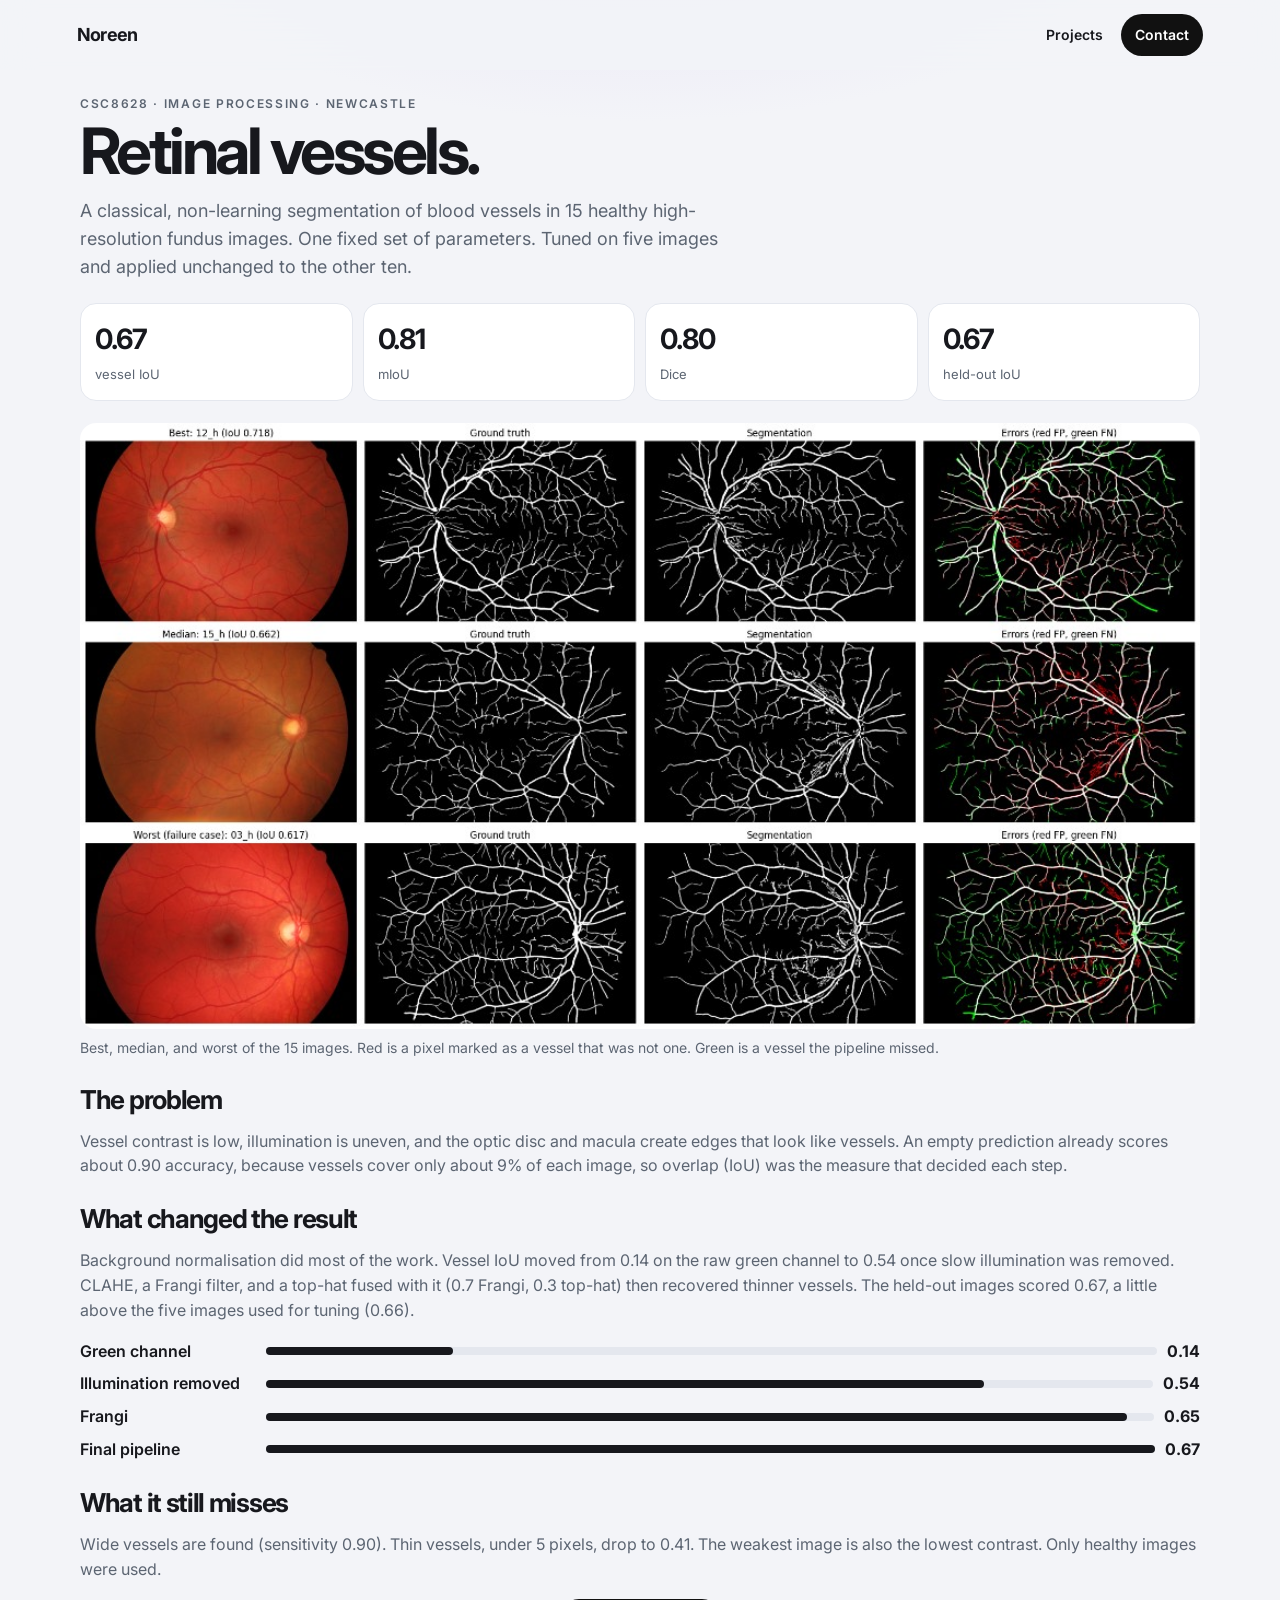
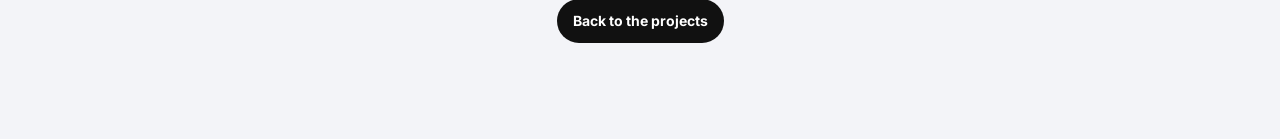
==== commit 4118e6fd: "Lead the proudest projects with Skills Hive, and give the projects button a colour of its own." ====
--- a/retina.html
+++ b/retina.html
@@ -14,7 +14,7 @@
 <nav>
     <a class="mark" href="index.html">Noreen</a>
     <div class="nav-links">
-        <a href="index.html#work">Work</a>
+        <a href="index.html#work">Projects</a>
         <a class="nav-btn" href="index.html#contact">Contact</a>
     </div>
 </nav>
@@ -50,7 +50,7 @@
 
     <h2>What it still misses</h2>
     <p>Wide vessels are found (sensitivity 0.90). Thin vessels, under 5 pixels, drop to 0.41. The weakest image is also the lowest contrast. Only healthy images were used.</p>
-    <p class="links"><a href="index.html#work">Back to the work</a></p>
+    <p class="links"><a href="index.html#work">Back to the projects</a></p>
 </main>
 </body>
 </html>
--- a/style.css
+++ b/style.css
@@ -452,16 +452,28 @@
 
 .work-head { display: flex; flex-wrap: wrap; align-items: end; justify-content: space-between; gap: 14px; }
 .see-all {
-    margin-top: 6px;
-    background: #111;
+    display: inline-flex;
+    align-items: center;
+    gap: 10px;
+    margin-top: 8px;
+    padding: 12px 18px 12px 12px;
+    border: 0;
+    border-radius: 14px;
+    cursor: pointer;
     color: #fff;
-    border: 0;
-    border-radius: 999px;
-    padding: 13px 18px;
-    font: 700 15px/1 var(--sans);
-    cursor: pointer;
-}
-.see-all:hover { transform: translateY(-2px); }
+    font: 700 15px/1 "JetBrains Mono", ui-monospace, monospace;
+    background: linear-gradient(100deg, #5b6cff 0%, #9b4dff 40%, #ff4f9a 74%, #ff9a2e 100%);
+    box-shadow: 5px 5px 0 #1b1233;
+    transition: transform 0.2s ease, box-shadow 0.2s ease;
+}
+.see-all .see-prompt {
+    color: #24183f;
+    background: #fff;
+    border-radius: 8px;
+    padding: 7px 8px;
+}
+.see-all:hover { transform: translate(-2px, -2px); box-shadow: 8px 8px 0 #1b1233; }
+.see-all:focus-visible { outline: 3px solid #ff9a2e; outline-offset: 3px; }
 .rest { scroll-margin-top: 84px; margin-top: 36px; }
 .rest[hidden] { display: none; }
 .grid { display: grid; gap: 28px 18px; margin-top: 22px; }
@@ -792,6 +804,9 @@
     .plan-grid { grid-template-columns: 1.3fr 0.9fr 1fr; }
     .clusters { grid-template-columns: 1.1fr 0.9fr 1.1fr; }
     .proud { grid-template-columns: 1fr 1fr; }
+    .proud .lead { grid-column: 1 / -1; }
+    .proud .lead .pmedia { height: 320px; }
+    .proud .lead .pmedia img { object-fit: cover; object-position: top center; top: 16px; height: calc(100% - 16px); }
     .proof { grid-template-columns: 1fr 1fr; }
     .bench { grid-template-columns: 1.05fr 0.95fr; }
     .stops { grid-template-columns: 1fr 1fr 1fr; align-items: start; }
@@ -817,6 +832,7 @@
     html.js .pkts li, .term span, .demo.is-on .chips li, .demo.is-on .stack li { animation: none; opacity: 1; transform: none; }
     html.js .stop.is-on .stamp, html.js .reveal.in .certs li, .role.is-on::after, .deck button, html.js .reveal.in .gantt b, html.js .reveal.in .fall li, html.js .reveal.in .kanban li, html.js .reveal.in .flow .dashline, .dash { animation: none; transition: none; }
     .meter i.run { animation: none; width: 100%; }
+    .see-all, .see-all:hover { transition: none; transform: none; }
 }
 
 /* Skills bento */
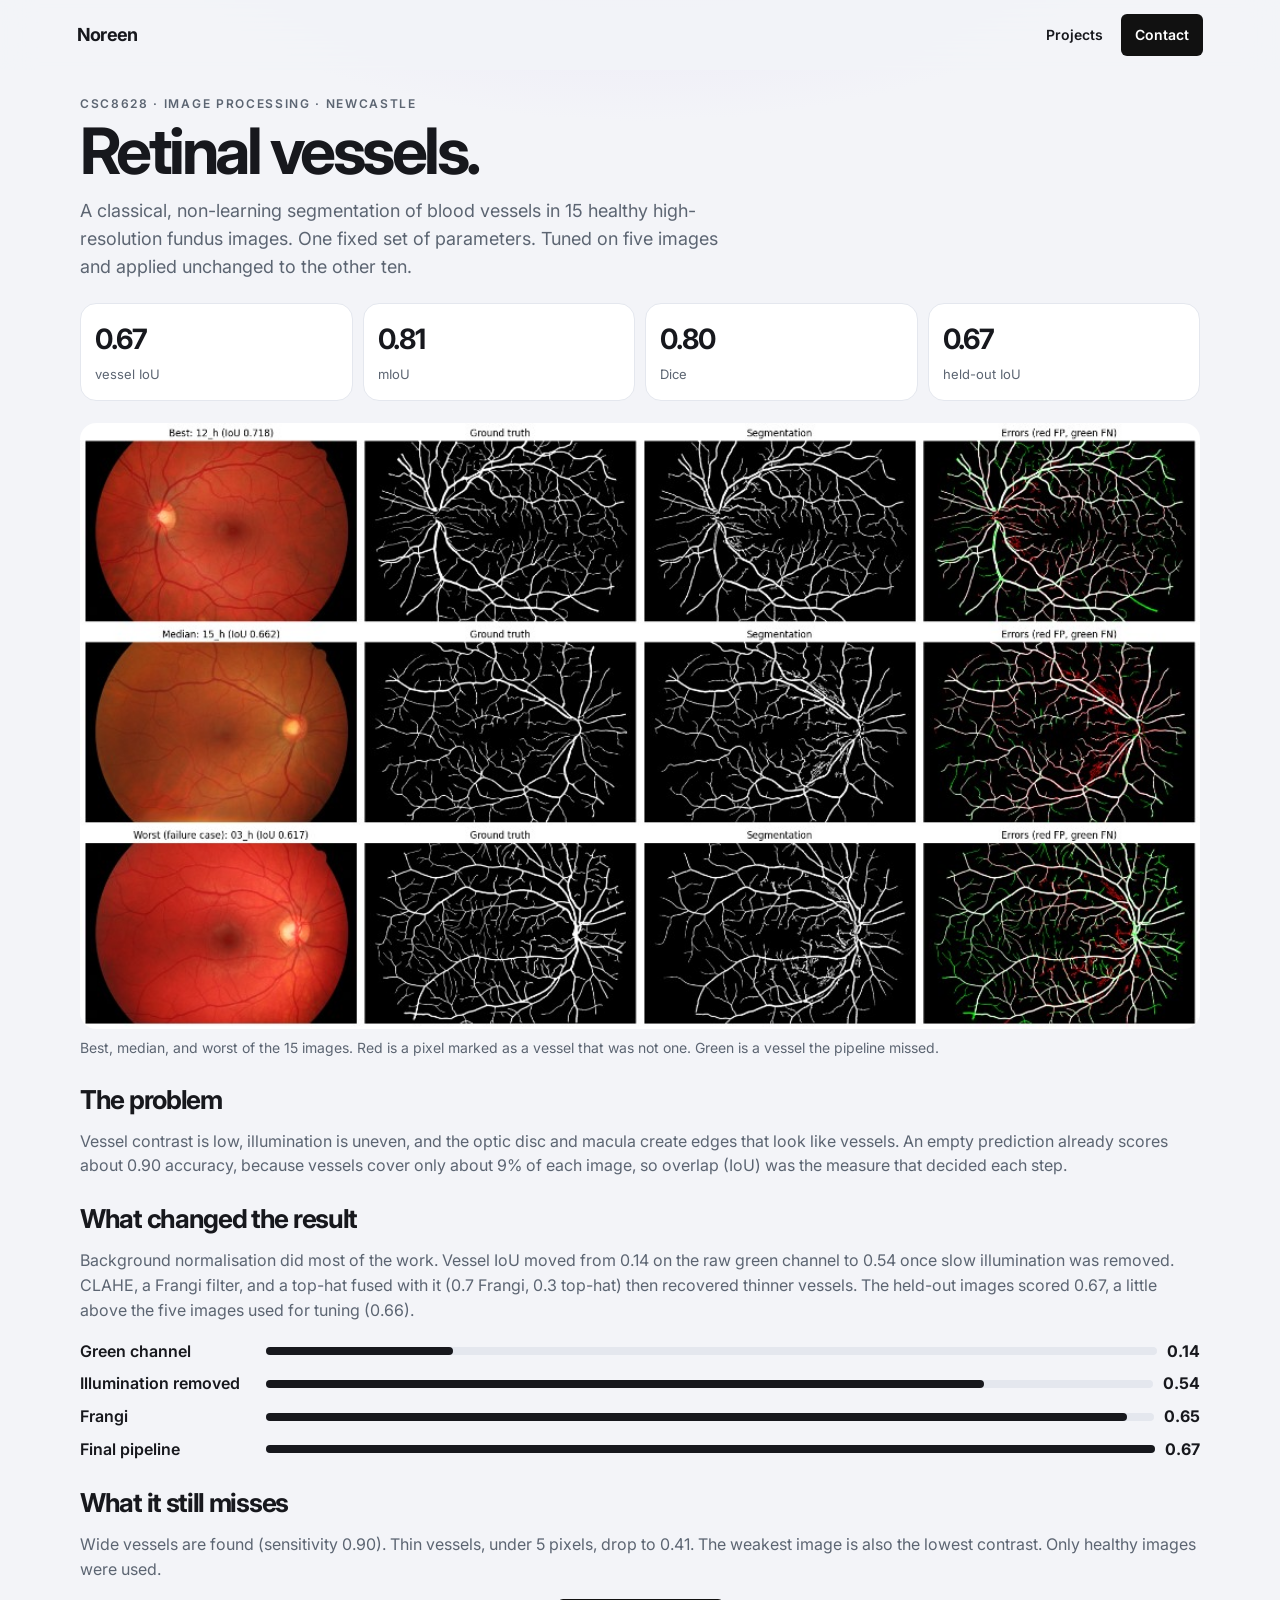
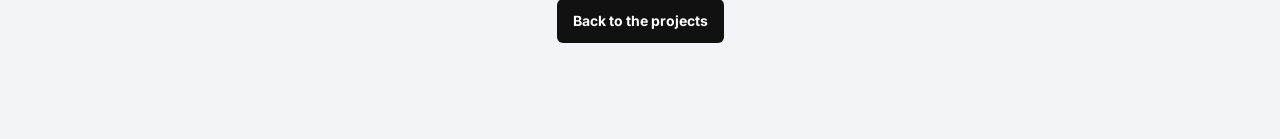
==== commit e90c5807: "Reorder the proudest projects, soften the projects button, and square the other buttons." ====
--- a/retina.html
+++ b/retina.html
@@ -8,7 +8,7 @@
     <link rel="preconnect" href="https://fonts.googleapis.com">
     <link rel="preconnect" href="https://fonts.gstatic.com" crossorigin>
     <link href="https://fonts.googleapis.com/css2?family=Inter:wght@400;500;600;700&display=swap" rel="stylesheet">
-    <link rel="stylesheet" href="style.css?v=27">
+    <link rel="stylesheet" href="style.css?v=31">
 </head>
 <body>
 <nav>
--- a/style.css
+++ b/style.css
@@ -39,7 +39,7 @@
 .mark { color: var(--ink); font: 700 18px/1 var(--sans); letter-spacing: -0.04em; text-decoration: none; }
 .nav-links { display: flex; align-items: center; flex-wrap: wrap; gap: 8px 18px; }
 .nav-links a { color: var(--ink); font-size: 14px; font-weight: 600; text-decoration: none; }
-.nav-btn { background: #111; color: #fff !important; padding: 10px 14px; border-radius: 999px; }
+.nav-btn { background: #111; color: #fff !important; padding: 10px 14px; border-radius: 6px; }
 
 main { width: min(1120px, calc(100% - 32px)); margin: 0 auto; padding-bottom: 96px; }
 
@@ -72,7 +72,7 @@
     font-weight: 700;
     font-size: 14px;
     padding: 11px 16px;
-    border-radius: 999px;
+    border-radius: 6px;
 }
 .btn, .links a {
     background: #111;
@@ -134,7 +134,7 @@
     color: var(--ink);
     font: 600 14px/1 var(--sans);
     padding: 12px 16px;
-    border-radius: 999px;
+    border-radius: 6px;
     box-shadow: inset 0 0 0 1px #e1e4ec;
 }
 .prompts button span { display: inline-block; transition: transform 0.25s ease; }
@@ -460,10 +460,10 @@
     border: 0;
     border-radius: 14px;
     cursor: pointer;
-    color: #fff;
+    color: #3d3158;
     font: 700 15px/1 "JetBrains Mono", ui-monospace, monospace;
-    background: linear-gradient(100deg, #5b6cff 0%, #9b4dff 40%, #ff4f9a 74%, #ff9a2e 100%);
-    box-shadow: 5px 5px 0 #1b1233;
+    background: linear-gradient(100deg, #d7e2ff 0%, #e6d9ff 42%, #ffd6e8 74%, #ffe6c4 100%);
+    box-shadow: 5px 5px 0 #e4d4f5;
     transition: transform 0.2s ease, box-shadow 0.2s ease;
 }
 .see-all .see-prompt {
@@ -472,8 +472,23 @@
     border-radius: 8px;
     padding: 7px 8px;
 }
-.see-all:hover { transform: translate(-2px, -2px); box-shadow: 8px 8px 0 #1b1233; }
-.see-all:focus-visible { outline: 3px solid #ff9a2e; outline-offset: 3px; }
+.see-all:hover { transform: translate(-2px, -2px); box-shadow: 8px 8px 0 #e4d4f5; }
+.see-all:focus-visible { outline: 3px solid #c9b6ee; outline-offset: 3px; }
+.icon-btn {
+    display: inline-flex;
+    align-items: center;
+    justify-content: center;
+    width: 44px;
+    height: 44px;
+    padding: 0;
+    border-radius: 6px;
+    background: #fff;
+    color: var(--ink);
+    border: 1px solid #d5d9e2;
+    text-decoration: none;
+}
+.icon-btn svg { display: block; }
+.icon-btn:hover { transform: translateY(-2px); }
 .rest { scroll-margin-top: 84px; margin-top: 36px; }
 .rest[hidden] { display: none; }
 .grid { display: grid; gap: 28px 18px; margin-top: 22px; }
@@ -605,7 +620,7 @@
 .deck button {
     border: 0;
     background: #fff;
-    border-radius: 18px;
+    border-radius: 6px;
     padding: 14px 16px;
     min-width: 132px;
     text-align: left;
@@ -804,9 +819,6 @@
     .plan-grid { grid-template-columns: 1.3fr 0.9fr 1fr; }
     .clusters { grid-template-columns: 1.1fr 0.9fr 1.1fr; }
     .proud { grid-template-columns: 1fr 1fr; }
-    .proud .lead { grid-column: 1 / -1; }
-    .proud .lead .pmedia { height: 320px; }
-    .proud .lead .pmedia img { object-fit: cover; object-position: top center; top: 16px; height: calc(100% - 16px); }
     .proof { grid-template-columns: 1fr 1fr; }
     .bench { grid-template-columns: 1.05fr 0.95fr; }
     .stops { grid-template-columns: 1fr 1fr 1fr; align-items: start; }
